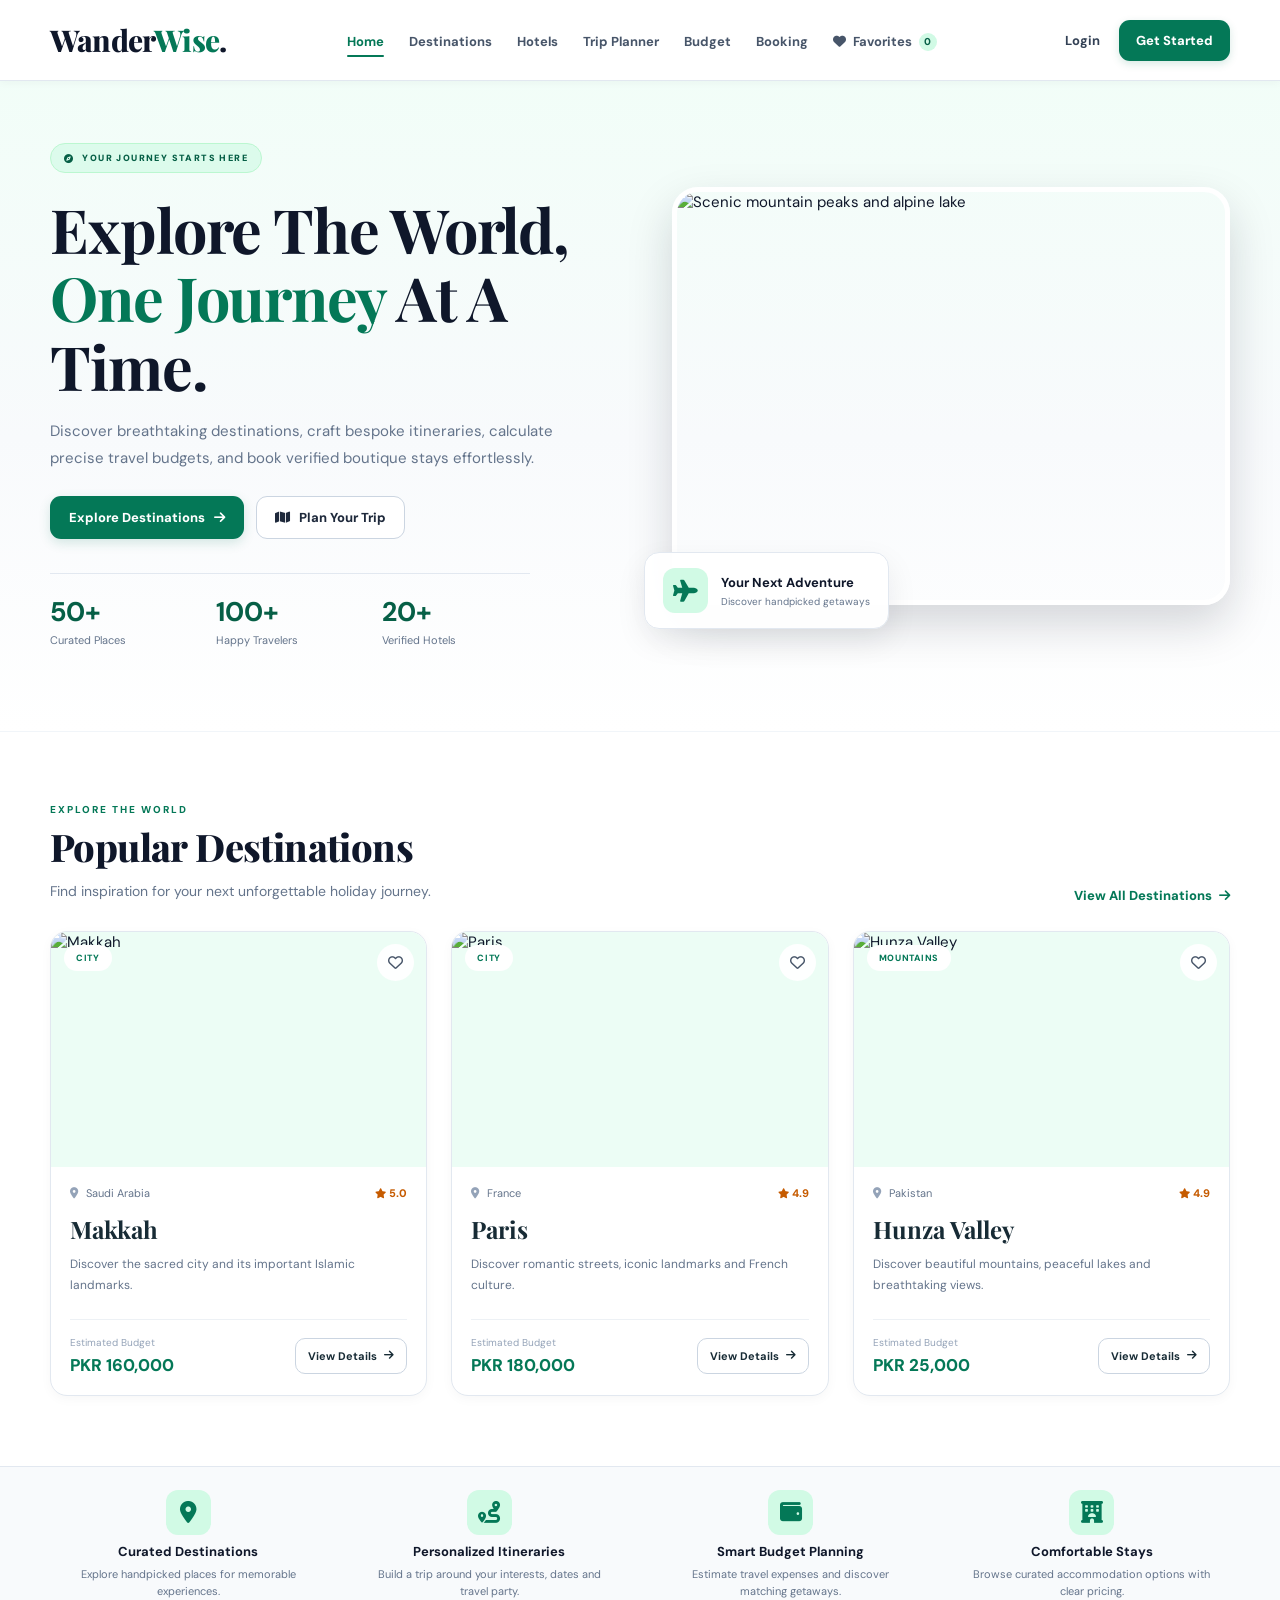
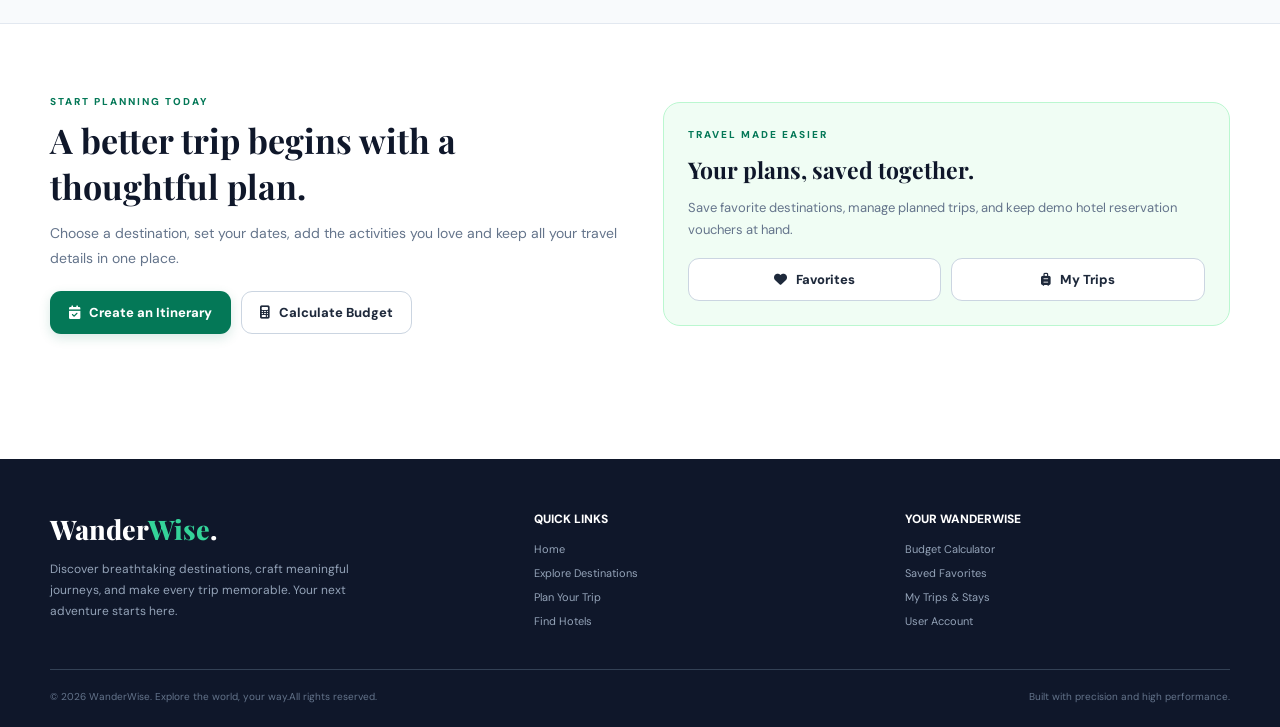
==== index.html @ 4ff3905d "Initial WanderWise project setup" ====
<!DOCTYPE html>
<html lang="en">
<head>
    <meta charset="UTF-8">
    <meta name="viewport" content="width=device-width, initial-scale=1.0">
    <meta name="theme-color" content="#047857">
    <meta name="description" content="WanderWise - Discover destinations, plan trips, calculate travel budgets and book stays.">

    <title>WanderWise - Explore the World</title>

    <!-- Google Fonts -->
    <link rel="preconnect" href="https://fonts.googleapis.com">
    <link rel="preconnect" href="https://fonts.gstatic.com" crossorigin>
    <link href="https://fonts.googleapis.com/css2?family=DM+Sans:wght@400;500;600;700;800&family=Playfair+Display:wght@600;700;800&display=swap" rel="stylesheet">

    <!-- Font Awesome -->
    <link rel="stylesheet" href="https://cdnjs.cloudflare.com/ajax/libs/font-awesome/6.4.2/css/all.min.css">

    <!-- CSS -->
    <link rel="stylesheet" href="css/styles.css">
    <link rel="stylesheet" href="css/destinations.css">
</head>
<body>

<div class="main-box">

    <!-- HEADER -->
    <header id="header">
        <div class="container navbar">
            <a href="index.html" class="logo">Wander<span>Wise</span>.</a>

            <nav class="nav-links"> 
                <a href="index.html" class="nav-item active">Home</a>
                <a href="destinations.html" class="nav-item">Destinations</a>
                <a href="hotels.html" class="nav-item">Hotels</a>
                <a href="trip-planner.html" class="nav-item">Trip Planner</a>
                <a href="budget-calculator.html" class="nav-item">Budget</a>
                <a href="booking.html" class="nav-item">Booking</a>
                <a href="favorites.html" class="nav-item favorites">
                    <i class="fa-solid fa-heart"></i>Favorites
                    <span class="count">0</span>
                </a>
            </nav>

            <div class="nav-buttons">
                <a href="login.html" class="login-btn">Login</a>
                <a href="signup.html" class="start-btn">Get Started</a>
            </div>

            <div class="mobile-buttons">
                <a href="favorites.html" class="icon-btn" aria-label="Favorites"><i class="fa-solid fa-heart"></i><span class="count">0</span></a>
                <button class="icon-btn" id="menu-btn" aria-label="Toggle navigation" aria-expanded="false"><i class="fa-solid fa-bars"></i></button>
            </div>
        </div>

        <div class="mobile-menu" id="mobile-menu">
            <a href="index.html" class="active"><i class="fa-solid fa-house"></i> Home</a>
            <a href="destinations.html"><i class="fa-solid fa-location-dot"></i> Destinations</a>
            <a href="trip-planner.html"><i class="fa-solid fa-route"></i> Trip Planner</a>
            <a href="budget-calculator.html"><i class="fa-solid fa-wallet"></i> Budget</a>
            <a href="hotels.html"><i class="fa-solid fa-hotel"></i> Hotels</a>
            <a href="booking.html"><i class="fa-solid fa-calendar-check"></i> Booking</a>
            <a href="favorites.html"><i class="fa-solid fa-heart"></i> Saved Favorites (0)</a>
            <a href="login.html"><i class="fa-solid fa-right-to-bracket"></i> Login</a>
            <a href="signup.html"><i class="fa-solid fa-user-plus"></i> Create Account</a>
        </div>
    </header>

    <!-- MAIN CONTENT -->
    <main id="app">

        <!-- HERO SECTION -->
        <section class="hero">

            <div class="container hero-content">
                <div class="hero-left">
                    <span class="hero-tag"><i class="fa-solid fa-compass"></i>Your Journey Starts Here</span>
                    <h1>Explore The World, <br> <span>One Journey</span> At A Time.</h1>
                    <p class="hero-text">
                        Discover breathtaking destinations, craft bespoke itineraries,
                        calculate precise travel budgets, and book verified boutique
                        stays effortlessly.
                    </p>
                    <div class="hero-buttons">
                        <a href="destinations.html" class="btn main-btn">Explore Destinations<i class="fa-solid fa-arrow-right"></i></a>
                        <a href="trip-planner.html" class="btn border-btn"><i class="fa-solid fa-map"></i>Plan Your Trip</a>
                    </div>

                    <div class="stats">
                        <div class="stat">
                            <strong>50+</strong>
                            <span>Curated Places</span>
                        </div>
                        <div class="stat">
                            <strong>100+</strong>
                            <span>Happy Travelers</span>
                        </div>
                        <div class="stat">
                            <strong>20+</strong>
                            <span>Verified Hotels</span>
                        </div>
                    </div>
                </div>

                <div class="hero-right">
                    <div class="hero-image">
                        <img src="https://images.unsplash.com/photo-1464822759023-fed622ff2c3b?auto=format&fit=crop&w=1200&q=85" alt="Scenic mountain peaks and alpine lake">
                    </div>
                    <div class="info-card">
                        <div class="icon-box"><i class="fa-solid fa-plane"></i></div>
                        <div>
                            <strong>Your Next Adventure</strong>
                            <span>Discover handpicked getaways</span>
                        </div>
                    </div>
                </div>
            </div>

        </section>
        
        <!-- POPULAR DESTINATIONS -->
        <section class="section">
            <div class="container">
                <div class="heading">
                    <div class="section-title">
                        <span class="small-title">Explore The World</span>
                        <h2>Popular Destinations</h2>
                        <p>Find inspiration for your next unforgettable holiday journey.</p>
                    </div>
                    <a href="destinations.html" class="simple-link">
                        View All Destinations
                        <i class="fa-solid fa-arrow-right"></i>
                    </a>
                </div>

                <!-- HOME DESTINATION CARDS -->
                <div class="destination-grid home-destination-grid" id="homeDestinations"></div>

                <!-- HOME CARD TEMPLATE -->
                <template id="homeDestinationTemplate">
                    <article class="destination-card">
                        <div class="destination-image-wrap">
                            <img src="" alt="" class="destination-image" loading="lazy" decoding="async">
                            <span class="destination-category"></span>

                            <button type="button" class="favorite-btn" aria-label="Add to favorites" aria-pressed="false">
                                <i class="fa-regular fa-heart" aria-hidden="true"></i>
                            </button>
                        </div>

                        <div class="destination-card-content">
                            <div class="destination-meta">
                                <span class="destination-country">
                                    <i class="fa-solid fa-location-dot" aria-hidden="true"></i>
                                    <span class="country-name"></span>
                                </span>
                                <span class="destination-rating">
                                    <i class="fa-solid fa-star" aria-hidden="true"></i>
                                    <span class="rating-value"></span>
                                </span>
                            </div>

                            <h2 class="destination-name"></h2>
                            <p class="destination-description"></p>

                            <div class="destination-card-bottom">
                                <div class="destination-budget">
                                    <span>Estimated Budget</span>
                                    <strong class="destination-price"></strong>
                                </div>

                                <a href="#" class="destination-link">
                                    View Details
                                    <i class="fa-solid fa-arrow-right" aria-hidden="true"></i>
                                </a>
                            </div>
                        </div>
                    </article>
                </template>
            </div>
        </section>

        <!-- FEATURES -->
        <section class="features">

            <div class="container grid grid-4">
                <div class="feature">
                    <div class="icon-box"><i class="fa-solid fa-location-dot"></i></div>

                    <strong>Curated Destinations</strong>
                    <p>Explore handpicked places for memorable experiences.</p>
                </div>

                <div class="feature">
                    <div class="icon-box"><i class="fa-solid fa-route"></i></div>

                    <strong>Personalized Itineraries</strong>
                    <p>Build a trip around your interests, dates and travel party.</p>
                </div>

                <div class="feature">
                    <div class="icon-box"><i class="fa-solid fa-wallet"></i></div>

                    <strong>Smart Budget Planning</strong>
                    <p>Estimate travel expenses and discover matching getaways.</p>
                </div>

                <div class="feature">
                    <div class="icon-box"> <i class="fa-solid fa-hotel"></i></div>

                    <strong>Comfortable Stays</strong>
                    <p>Browse curated accommodation options with clear pricing.</p>
                </div>
            </div>

        </section>

        <!-- TRIP PLANNING SECTION -->
        <section class="section">

            <div class="container plan-content">
                <div class="plan-left">
                    <span class="small-title">Start Planning Today</span>
                    <h2 class="serif">A better trip begins with a thoughtful plan.</h2>
                    <p class="gray">
                        Choose a destination, set your dates, add the activities
                        you love and keep all your travel details in one place.
                    </p>
                    <div class="plan-buttons">

                        <a href="trip-planner.html" class="btn main-btn"><i class="fa-solid fa-calendar-check"></i>Create an Itinerary</a>
                        <a href="budget-calculator.html" class="btn border-btn"><i class="fa-solid fa-calculator"></i>Calculate Budget</a>
                    </div>
                </div>

                <div class="plan-box">
                    <span class="small-title">Travel made easier</span>
                    <h3 class="serif">Your plans, saved together.</h3>
                    <p class="gray">
                        Save favorite destinations, manage planned trips,
                        and keep demo hotel reservation vouchers at hand.
                    </p>

                    <div class="grid grid-2 plan-links">
                        <a href="favorites.html" class="btn border-btn"><i class="fa-solid fa-heart"></i>Favorites</a>
                        <a href="my-trips.html" class="btn border-btn"><i class="fa-solid fa-suitcase-rolling"></i>My Trips</a>
                    </div>
                </div>
            </div>

        </section>

    </main>

    <!-- FOOTER -->
    <footer id="footer">
        <div class="footer">
            <div class="container">
                <div class="footer-content">
                    <div class="footer-about">

                        <div class="footer-logo">Wander<span>Wise</span>.</div>
                        <p>
                            Discover breathtaking destinations, craft meaningful
                            journeys, and make every trip memorable.
                            Your next adventure starts here.
                        </p>
                    </div>

                    <div>
                        <div class="footer-title">QUICK LINKS</div>

                        <div class="footer-list">
                            <a href="index.html">Home</a>
                            <a href="destinations.html">Explore Destinations</a>
                            <a href="trip-planner.html">Plan Your Trip</a>
                            <a href="hotels.html">Find Hotels</a>
                        </div>
                    </div>

                    <div>
                        <div class="footer-title">YOUR WANDERWISE</div>

                        <div class="footer-list">
                            <a href="budget-calculator.html">Budget Calculator</a>
                            <a href="favorites.html">Saved Favorites</a>
                            <a href="my-trips.html">My Trips & Stays</a>
                            <a href="login.html">User Account</a>
                        </div>
                    </div>
                </div>

                <div class="footer-end">
                    <span>© 2026 WanderWise. Explore the world, your way.All rights reserved.</span>
                    <span>Built with precision and high performance.</span>
                </div>
            </div>
        </div>
    </footer>
</div>

<!-- JavaScript -->
<script type="module" src="js/app.js"></script>
<script type="module" src="js/home.js"></script>

</body>
</html>
---- css/styles.css ----
/* =====================================
   WANDERWISE - GLOBAL CSS
===================================== */

:root {
    --green: #047857;
    --dark-green: #065f46;
    --light-green: #ecfdf5;
    --soft-green: #d1fae5;

    --ink: #0f172a;
    --slate: #475569;
    --gray: #64748b;

    --line: #e2e8f0;
    --white: #ffffff;
    --bg: #f8fafc;

    --amber: #b45309;
    --rose: #e11d48;

    --shadow: 0 12px 30px rgba(15, 23, 42, 0.08);
    --card-shadow: 0 3px 12px rgba(15, 23, 42, 0.025);

    --small-radius: 9px;
    --radius: 11px;
    --large-radius: 17px;
    --round-radius: 26px;

    --font: 'DM Sans', Arial, sans-serif;
    --heading-font: 'Playfair Display', Georgia, serif;

    --width: 1180px;
    --speed: 0.2s ease;
}

/* =====================================
   RESET
===================================== */

*,
*::before,
*::after {
    box-sizing: border-box;
}

html {
    scroll-behavior: smooth;
}

body {
    margin: 0;
    background: var(--white);
    color: var(--ink);
    font: 400 15px var(--font);
}

button,
input,
select,
textarea {
    font: inherit;
}

button {
    cursor: pointer;
}

button:focus-visible,
a:focus-visible,
input:focus-visible,
select:focus-visible,
textarea:focus-visible {
    outline: 3px solid rgba(16, 185, 129, 0.25);
    outline-offset: 2px;
}

a {
    color: inherit;
    text-decoration: none;
}

img {
    display: block;
    max-width: 100%;
}

h1, h2, h3, h4, p {
    margin-top: 0;
}

.serif, h1, h2, h3, h4 {
    font-family: var(--heading-font);
}

/* =====================================
   MAIN LAYOUT
===================================== */

.main-box {
    min-height: 100vh;
    display: flex;
    flex-direction: column;
}

#app {
    flex: 1;
}

.container {
    width: min(var(--width), calc(100% - 40px));
    margin-inline: auto;
}


/* =====================================
   NAVBAR
===================================== */

#header {
    position: sticky;
    top: 0;
    z-index: 50;
    background: rgba(255, 255, 255, 0.95);
    backdrop-filter: blur(14px);
    border-bottom: 1px solid var(--line);
    box-shadow: 0 2px 8px rgba(15, 23, 42, 0.035);
}

.navbar {
    min-height: 80px;
    display: flex;
    align-items: center;
    justify-content: space-between;
    gap: 28px;
}

.logo {
    color: var(--ink);
    font: 800 30px var(--heading-font);
    letter-spacing: -0.8px;
    white-space: nowrap;
}

.logo span {
    color: var(--green);
}

.nav-links {
    display: flex;
    align-items: center;
    gap: 25px;
}

.nav-item {
    position: relative;
    padding: 29px 0 26px;
    color: var(--slate);
    font-size: 13px;
    font-weight: 700;
    white-space: nowrap;
    transition: color var(--speed);
}

.nav-item:hover,
.nav-item.active {
    color: var(--green);
}

.nav-item.active::after {
    content: '';
    position: absolute;
    left: 0;
    right: 0;
    bottom: 19px;
    height: 2px;
    border-radius: 2px;
    background: var(--green);
}

.nav-item.favorites {
    display: flex;
    align-items: center;
    gap: 7px;
}

.count {
    min-width: 18px;
    height: 18px;
    display: inline-grid;
    place-items: center;
    padding: 0 5px;
    border-radius: 20px;
    background: var(--soft-green);
    color: var(--dark-green);
    font-size: 10px;
    font-weight: 800;
}

.nav-buttons,
.mobile-buttons {
    display: flex;
    align-items: center;
    gap: 11px;
    white-space: nowrap;
}

.login-btn {
    padding: 10px 8px;
    color: #334155;
    font-size: 13px;
    font-weight: 700;
}

.start-btn {
    border-radius: var(--radius);
    padding: 12px 17px;
    background: var(--green);
    color: white;
    font-size: 13px;
    font-weight: 800;
    box-shadow: 0 3px 9px rgba(4, 120, 87, 0.16);
    transition: var(--speed);
}

.start-btn:hover,
.main-btn:hover {
    background: var(--dark-green);
    transform: translateY(-1px);
}

.mobile-buttons {
    display: none;
    gap: 9px;
}

.icon-btn {
    position: relative;
    width: 40px;
    height: 40px;
    border: 0;
    border-radius: 10px;
    background: #f1f5f9;
    color: #334155;
    font-size: 18px;
}

/* =====================================
   MOBILE MENU
===================================== */

.mobile-menu {
    display: none;
    padding: 10px 20px 18px;
    border-top: 1px solid var(--line);
    background: white;
}

.mobile-menu.open {
    display: grid;
}

.mobile-menu a {
    width: 100%;
    border-radius: var(--small-radius);
    padding: 12px 13px;
    color: #334155;
    font-size: 14px;
    font-weight: 600;
}

.mobile-menu a:hover,
.mobile-menu a.active {
    background: var(--light-green);
    color: var(--dark-green);
}


/* =====================================
   BUTTONS
===================================== */

.btn {
    display: inline-flex;
    align-items: center;
    justify-content: center;
    gap: 9px;
    border: 1px solid transparent;
    border-radius: var(--radius);
    padding: 12px 18px;
    font-size: 13px;
    font-weight: 800;
    transition: var(--speed);
}

.main-btn {
    background: var(--green);
    color: white;
    box-shadow: 0 4px 12px rgba(4, 120, 87, 0.16);
}

.border-btn {
    border-color: #cbd5e1;
    background: white;
    color: #1e293b;
}

.border-btn:hover {
    border-color: var(--green);
    background: #f0fdf4;
    color: var(--green);
}


/* =====================================
   GENERAL STYLING
===================================== */

.small-title {
    display: block;
    color: var(--green);
    font-size: 10px;
    font-weight: 800;
    letter-spacing: 2px;
    line-height: 1.5;
    text-transform: uppercase;
}

.gray {
    color: var(--gray);
}

.section {
    padding: 70px 0;
}

.heading {
    display: flex;
    align-items: end;
    justify-content: space-between;
    gap: 20px;
    margin-bottom: 27px;
}

.section-title h2 {
    margin: 4px 0 8px;
    font-size: clamp(28px, 4vw, 38px);
    font-weight: 800;
    letter-spacing: -0.6px;
}

.section-title p {
    margin: 0;
    color: var(--gray);
    font-size: 14px;
    line-height: 1.7;
}

.simple-link {
    display: inline-flex;
    align-items: center;
    gap: 7px;
    color: var(--green);
    font-size: 13px;
    font-weight: 800;
}

.simple-link:hover {
    color: var(--dark-green);
}


/* =====================================
   GRID
===================================== */

.grid {
    display: grid;
    gap: 25px;
}

.grid-2 {
    grid-template-columns: repeat(2, minmax(0, 1fr));
}

.grid-4 {
    grid-template-columns: repeat(4, minmax(0, 1fr));
}


/* =====================================
   HERO SECTION
===================================== */

.hero {
    overflow: hidden;
    padding: 62px 0 82px;
    border-bottom: 1px solid #f1f5f9;
    background: linear-gradient(
        180deg,
        rgba(236, 253, 245, 0.7),
        #f8fafc 55%,
        white
    );
}

.hero-content {
    display: grid;
    grid-template-columns: 1fr 1fr;
    align-items: center;
    gap: 64px;
}

.hero-tag {
    display: inline-flex;
    align-items: center;
    gap: 8px;
    padding: 8px 13px;
    border: 1px solid #bbf7d0;
    border-radius: 30px;
    background: rgba(209, 250, 229, 0.65);
    color: var(--dark-green);
    font-size: 9px;
    font-weight: 900;
    letter-spacing: 1.4px;
    text-transform: uppercase;
}

.hero h1 {
    margin: 22px 0 18px;
    font-size: clamp(42px, 5vw, 61px);
    line-height: 1.12;
    letter-spacing: -1.1px;
}

.hero h1 span {
    color: var(--green);
}

.hero-text {
    max-width: 540px;
    margin-bottom: 24px;
    color: var(--gray);
    font-size: 15px;
    line-height: 1.8;
}

.hero-buttons {
    display: flex;
    flex-wrap: wrap;
    gap: 12px;
}

.stats {
    display: grid;
    grid-template-columns: repeat(3, 1fr);
    max-width: 480px;
    gap: 18px;
    margin-top: 34px;
    padding-top: 20px;
    border-top: 1px solid var(--line);
}

.stat strong {
    display: block;
    color: var(--dark-green);
    font-size: 27px;
}

.stat span {
    color: var(--gray);
    font-size: 11px;
}


/* =====================================
   HERO IMAGE
===================================== */

.hero-right {
    position: relative;
}

.hero-image {
    overflow: hidden;
    aspect-ratio: 4 / 3;
    border: 5px solid white;
    border-radius: var(--round-radius);
    box-shadow: 0 20px 45px rgba(15, 23, 42, 0.17);
}

.hero-image img {
    width: 100%;
    height: 100%;
    object-fit: cover;
}

.info-card {
    position: absolute;
    bottom: -24px;
    left: -28px;
    display: flex;
    align-items: center;
    gap: 13px;
    padding: 15px 18px;
    border: 1px solid var(--line);
    border-radius: 15px;
    background: rgba(255, 255, 255, 0.96);
    box-shadow: var(--shadow);
}

.icon-box {
    width: 45px;
    height: 45px;
    display: grid;
    place-items: center;
    flex-shrink: 0;
    border-radius: 12px;
    background: var(--soft-green);
    color: var(--green);
    font-size: 22px;
}

.info-card strong {
    display: block;
    font-size: 13px;
}

.info-card span {
    display: block;
    margin-top: 4px;
    color: var(--gray);
    font-size: 10px;
}


/* =====================================
   FEATURES
===================================== */

.features {
    border-top: 1px solid var(--line);
    border-bottom: 1px solid var(--line);
    background: var(--bg);
}

.feature {
    padding: 23px 17px;
    text-align: center;
}

.feature .icon-box {
    margin: 0 auto 8px;
}

.feature strong {
    display: block;
    margin: 6px 0;
    font-size: 13px;
}

.feature p {
    margin: 0;
    color: var(--gray);
    font-size: 11px;
    line-height: 1.55;
}

/* =====================================
   PLAN SECTION
===================================== */

.plan-content {
    display: grid;
    grid-template-columns: repeat(2, minmax(0, 1fr));
    align-items: center;
    gap: 45px;
}

.plan-left h2 {
    font-size: 34px;
    margin: 8px 0 12px;
}

.plan-left p {
    font-size: 14px;
    line-height: 1.8;
}

.plan-buttons {
    display: flex;
    flex-wrap: wrap;
    gap: 10px;
    margin-top: 20px;
}

.plan-box {
    padding: 24px;
    border: 1px solid #bbf7d0;
    border-radius: var(--large-radius);
    background: #f0fdf4;
}

.plan-box h3 {
    font-size: 23px;
    margin: 12px 0;
}

.plan-box p {
    font-size: 13px;
    line-height: 1.7;
}

.plan-links {
    gap: 10px;
    margin-top: 17px;
}

/* =====================================
   FOOTER
===================================== */

.footer {
    margin-top: 55px;
    padding: 52px 0 24px;
    background: #0f172a;
    color: #cbd5e1;
}

.footer-content {
    display: grid;
    grid-template-columns: 1.35fr 1fr 1fr;
    gap: 45px;
}

.footer-logo {
    margin-bottom: 12px;
    color: white;
    font: 800 27px var(--heading-font);
}

.footer-logo span {
    color: #34d399;
}

.footer-about p {
    max-width: 350px;
    color: #94a3b8;
    font-size: 12px;
    line-height: 1.75;
}

.footer-title {
    margin-bottom: 15px;
    color: white;
    font-size: 12px;
    font-weight: 800;
}

.footer-list {
    display: grid;
    gap: 10px;
}

.footer-list a {
    width: fit-content;
    color: #94a3b8;
    font-size: 11px;
}

.footer-list a:hover {
    color: #6ee7b7;
}

.footer-end {
    display: flex;
    justify-content: space-between;
    gap: 12px;
    margin-top: 35px;
    padding-top: 20px;
    border-top: 1px solid #334155;
    color: #64748b;
    font-size: 10px;
}

/* =====================================
   TABLET RESPONSIVE
===================================== */

@media (max-width: 1080px) {
  .nav-links {
      gap: 15px;
  }
  .navbar {
      gap: 15px;
  }
  .nav-item {
      font-size: 11px;
  }
  .nav-buttons {
      gap: 6px;
  }
  .start-btn {
      padding: 10px 12px;
  }
}

/* =====================================
   SMALL LAPTOP / TABLET
===================================== */

@media (max-width: 900px) {
  .nav-links,
  .nav-buttons {
      display: none;
  }
  .mobile-buttons {
      display: flex;
  }
  .hero-content {
      gap: 35px;
  }
  .grid-4 {
      grid-template-columns: repeat(2, minmax(0, 1fr));
  }
}

/* =====================================
   MOBILE RESPONSIVE
===================================== */

@media (max-width: 640px) {
  .container {
      width: min(100% - 30px, var(--width));
  }
  .navbar {
      min-height: 68px;
  }
  .logo {
      font-size: 26px;
  }
  .hero {
      padding: 44px 0 65px;
  }
  .hero-content {
      grid-template-columns: 1fr;
      gap: 42px;
  }
  .hero h1 {
      font-size: 42px;
  }
  .hero-text {
      font-size: 13px;
  }
  .hero-image {
      aspect-ratio: 4 / 3;
  }
  .info-card {
      bottom: -25px;
      left: 9px;
      padding: 11px 13px;
  }
  .icon-box {
      width: 39px;
      height: 39px;
  }
  .stats {
      gap: 8px;
  }
  .stat strong {
      font-size: 22px;
  }
  .stat span {
      font-size: 9px;
  }
  .section {
      padding: 48px 0;
  }
  .heading {
      align-items: flex-start;
      flex-direction: column;
  }
  .grid-4 {
      grid-template-columns: repeat(2, minmax(0, 1fr));
  }
  .plan-content {
      grid-template-columns: 1fr;
      gap: 30px;
  }
  .plan-left h2 {
      font-size: 30px;
  }
  .footer-content {
      grid-template-columns: repeat(2, 1fr);
      gap: 28px;
  }
  .footer-content > div:first-child {
      grid-column: 1 / -1;
  }
  .footer-end {
      flex-direction: column;
      text-align: center;
  }
}

/* =====================================
   EXTRA SMALL MOBILE
===================================== */

@media (max-width: 380px) {
  .grid-2,
  .grid-4 {
      grid-template-columns: 1fr;
  }
  .hero h1 {
      font-size: 36px;
  }
  .stats {
      grid-template-columns: repeat(3, minmax(0, 1fr));
  }
  .btn {
      padding: 11px 13px;
  }
}
---- css/destinations.css ----
/* =====================================
   DESTINATIONS PAGE
===================================== */

/* HERO */

.destination-banner {
    min-height: 380px;
    padding: 75px 20px;
    display: flex;
    flex-direction: column;
    justify-content: center;
    align-items: center;
    text-align: center;
    color: #fff;
    background:
        linear-gradient(rgba(6, 95, 70, .52), rgba(4, 120, 87, .68)),
        url("https://images.unsplash.com/photo-1470770841072-f978cf4d019e?w=1600") center/cover no-repeat;
}

.destination-banner .eyebrow {
    margin-bottom: 15px;
    color: #d1fae5;
    font-size: 12px;
    font-weight: 800;
    letter-spacing: 3px;
}

.destination-banner h1 {
    margin: 0 0 15px;
    font-family: "Playfair Display", serif;
    font-size: clamp(32px, 5vw, 52px);
    font-weight: 800;
}

.destination-banner p {
    max-width: 600px;
    margin: 0;
    color: #ecfdf5;
    font-size: 16px;
    line-height: 1.7;
}

/* MAIN SECTION */

.destinations-section {
    width: 100%;
    max-width: 1190px;
    margin: 0 auto;
    padding: 45px 20px 75px;
}

/* TOOLBAR */

.destination-toolbar {
    display: grid;
    grid-template-columns: minmax(220px, 1.5fr) minmax(300px, 1.4fr) minmax(150px, .65fr);
    align-items: center;
    gap: 15px;
    padding: 16px;
    margin-bottom: 28px;
    background: #fff;
    border: 1px solid #e2e8f0;
    border-radius: 16px;
    box-shadow: 0 3px 12px rgba(15, 23, 42, .03);
}

.destination-search {
    position: relative;
    display: flex;
    align-items: center;
}

.destination-search > i {
    position: absolute;
    left: 15px;
    color: #94a3b8;
    font-size: 14px;
}

.destination-search input {
    width: 100%;
    height: 45px;
    padding: 0 15px 0 42px;
    border: 1px solid #dbe3ed;
    border-radius: 10px;
    outline: none;
    background: #f8fafc;
    color: #172b35;
    font-family: "DM Sans", sans-serif;
    font-size: 13px;
}

.destination-search input:focus {
    border-color: #047857;
    box-shadow: 0 0 0 3px rgba(4, 120, 87, .09);
}

.category-filters {
    display: flex;
    align-items: center;
    justify-content: center;
    flex-wrap: wrap;
    gap: 8px;
}

.category-filter {
    min-height: 36px;
    padding: 0 14px;
    border: 0;
    border-radius: 9px;
    background: #f1f5f9;
    color: #64748b;
    font-family: "DM Sans", sans-serif;
    font-size: 12px;
    font-weight: 700;
    cursor: pointer;
    transition: .2s ease;
}

.category-filter:hover {
    background: #d1fae5;
    color: #047857;
}

.category-filter.active {
    background: #047857;
    color: #fff;
}

.destination-sort select {
    width: 100%;
    height: 45px;
    padding: 0 12px;
    border: 1px solid #dbe3ed;
    border-radius: 10px;
    outline: none;
    background: #fff;
    color: #334155;
    font-family: "DM Sans", sans-serif;
    font-size: 13px;
    cursor: pointer;
}

.destination-sort select:focus {
    border-color: #047857;
}

.destination-results {
    grid-column: 1 / -1;
    padding-top: 12px;
    border-top: 1px solid #edf1f5;
    color: #64748b;
    font-size: 12px;
}

/* DESTINATION GRID */

.destination-grid {
    display: grid;
    grid-template-columns: repeat(3, minmax(0, 1fr));
    gap: 24px;
}

/* DESTINATION CARD */

.destination-card {
    min-width: 0;
    overflow: hidden;
    display: flex;
    flex-direction: column;
    background: #fff;
    border: 1px solid #e2e8f0;
    border-radius: 17px;
    box-shadow: 0 3px 12px rgba(15, 23, 42, .035);
    transition: transform .25s ease, box-shadow .25s ease;
}

.destination-card:hover {
    transform: translateY(-5px);
    box-shadow: 0 12px 28px rgba(15, 23, 42, .09);
}

/* CARD IMAGE */

.destination-image-wrap {
    position: relative;
    height: 235px;
    overflow: hidden;
    background: #ecfdf5;
}

.destination-image {
    width: 100%;
    height: 100%;
    display: block;
    object-fit: cover;
    transition: transform .4s ease;
}

.destination-card:hover .destination-image {
    transform: scale(1.04);
}

.destination-category {
    position: absolute;
    top: 13px;
    left: 13px;
    padding: 7px 12px;
    border-radius: 30px;
    background: #fff;
    color: #047857;
    font-size: 9px;
    font-weight: 800;
    letter-spacing: .7px;
    text-transform: uppercase;
}

/* FAVORITE BUTTON */

.favorite-btn {
    position: absolute;
    top: 12px;
    right: 12px;
    width: 37px;
    height: 37px;
    display: grid;
    place-items: center;
    border: 0;
    border-radius: 50%;
    background: rgba(255, 255, 255, .96);
    color: #475569;
    font-size: 15px;
    cursor: pointer;
    transition: .2s ease;
}

.favorite-btn:hover {
    transform: scale(1.08);
    color: #ef4444;
}

.favorite-btn.active {
    color: #ef4444;
}

.favorite-btn.active i {
    font-weight: 900;
}

/* CARD CONTENT */

.destination-card-content {
    flex: 1;
    padding: 19px;
    display: flex;
    flex-direction: column;
}

.destination-meta {
    display: flex;
    justify-content: space-between;
    align-items: center;
    gap: 10px;
    margin-bottom: 13px;
    font-size: 11px;
}

.destination-country {
    color: #64748b;
}

.destination-country i {
    margin-right: 5px;
    color: #94a3b8;
}

.destination-rating {
    color: #c65b00;
    font-weight: 800;
}

.destination-rating i {
    font-size: 10px;
}

.destination-name {
    margin: 0 0 9px;
    color: #172b35;
    font-family: "Playfair Display", serif;
    font-size: 24px;
    font-weight: 700;
}

.destination-description {
    min-height: 45px;
    margin: 0 0 20px;
    color: #64748b;
    font-size: 12px;
    line-height: 1.8;
}

/* BUDGET AND LINK */

.destination-card-bottom {
    margin-top: auto;
    padding-top: 16px;
    display: flex;
    justify-content: space-between;
    align-items: center;
    gap: 10px;
    border-top: 1px solid #edf1f5;
}

.destination-budget {
    display: flex;
    flex-direction: column;
    gap: 5px;
}

.destination-budget span {
    color: #94a3b8;
    font-size: 10px;
}

.destination-price {
    color: #047857;
    font-size: 17px;
    font-weight: 800;
}

.destination-link {
    min-height: 36px;
    padding: 0 12px;
    display: inline-flex;
    justify-content: center;
    align-items: center;
    gap: 7px;
    border: 1px solid #cbd5e1;
    border-radius: 10px;
    color: #172b35;
    font-size: 11px;
    font-weight: 700;
    text-decoration: none;
    white-space: nowrap;
    transition: .2s ease;
}

.destination-link:hover {
    border-color: #047857;
    background: #047857;
    color: #fff;
}

/* NO RESULTS */

.no-results {
    padding: 55px 20px;
    text-align: center;
    background: #f8fafc;
    border: 1px dashed #cbd5e1;
    border-radius: 15px;
}

.no-results[hidden] {
    display: none;
}

.no-results > i {
    color: #047857;
    font-size: 35px;
}

.no-results h2 {
    margin: 15px 0 8px;
    color: #172b35;
    font-family: "Playfair Display", serif;
}

.no-results p {
    color: #64748b;
    font-size: 13px;
}

.no-results button {
    margin-top: 10px;
    padding: 11px 20px;
    border: 0;
    border-radius: 8px;
    background: #047857;
    color: #fff;
    font-weight: 700;
    cursor: pointer;
}

/* RESPONSIVE */

@media (max-width: 1000px) {
    .destination-toolbar {
        grid-template-columns: 1fr 1fr;
    }

    .destination-search {
        grid-column: 1 / -1;
    }

    .destination-sort {
        grid-column: 2;
    }

    .destination-results {
        grid-column: 1 / -1;
    }

    .destination-grid {
        grid-template-columns: repeat(2, minmax(0, 1fr));
    }
}

@media (max-width: 600px) {
    .destination-banner {
        min-height: 260px;
        padding: 55px 18px;
    }

    .destination-banner h1 {
        font-size: 32px;
    }

    .destination-banner p {
        font-size: 13px;
    }

    .destinations-section {
        padding: 30px 15px 50px;
    }

    .destination-toolbar {
        grid-template-columns: 1fr;
        gap: 13px;
        padding: 13px;
    }

    .destination-search,
    .destination-sort,
    .destination-results {
        grid-column: 1;
    }

    .category-filters {
        justify-content: flex-start;
    }

    .destination-grid {
        grid-template-columns: 1fr;
        gap: 19px;
    }

    .destination-image-wrap {
        height: 225px;
    }

    .destination-card-content {
        padding: 17px;
    }

    .destination-name {
        font-size: 22px;
    }

    .destination-description {
        min-height: auto;
    }
}
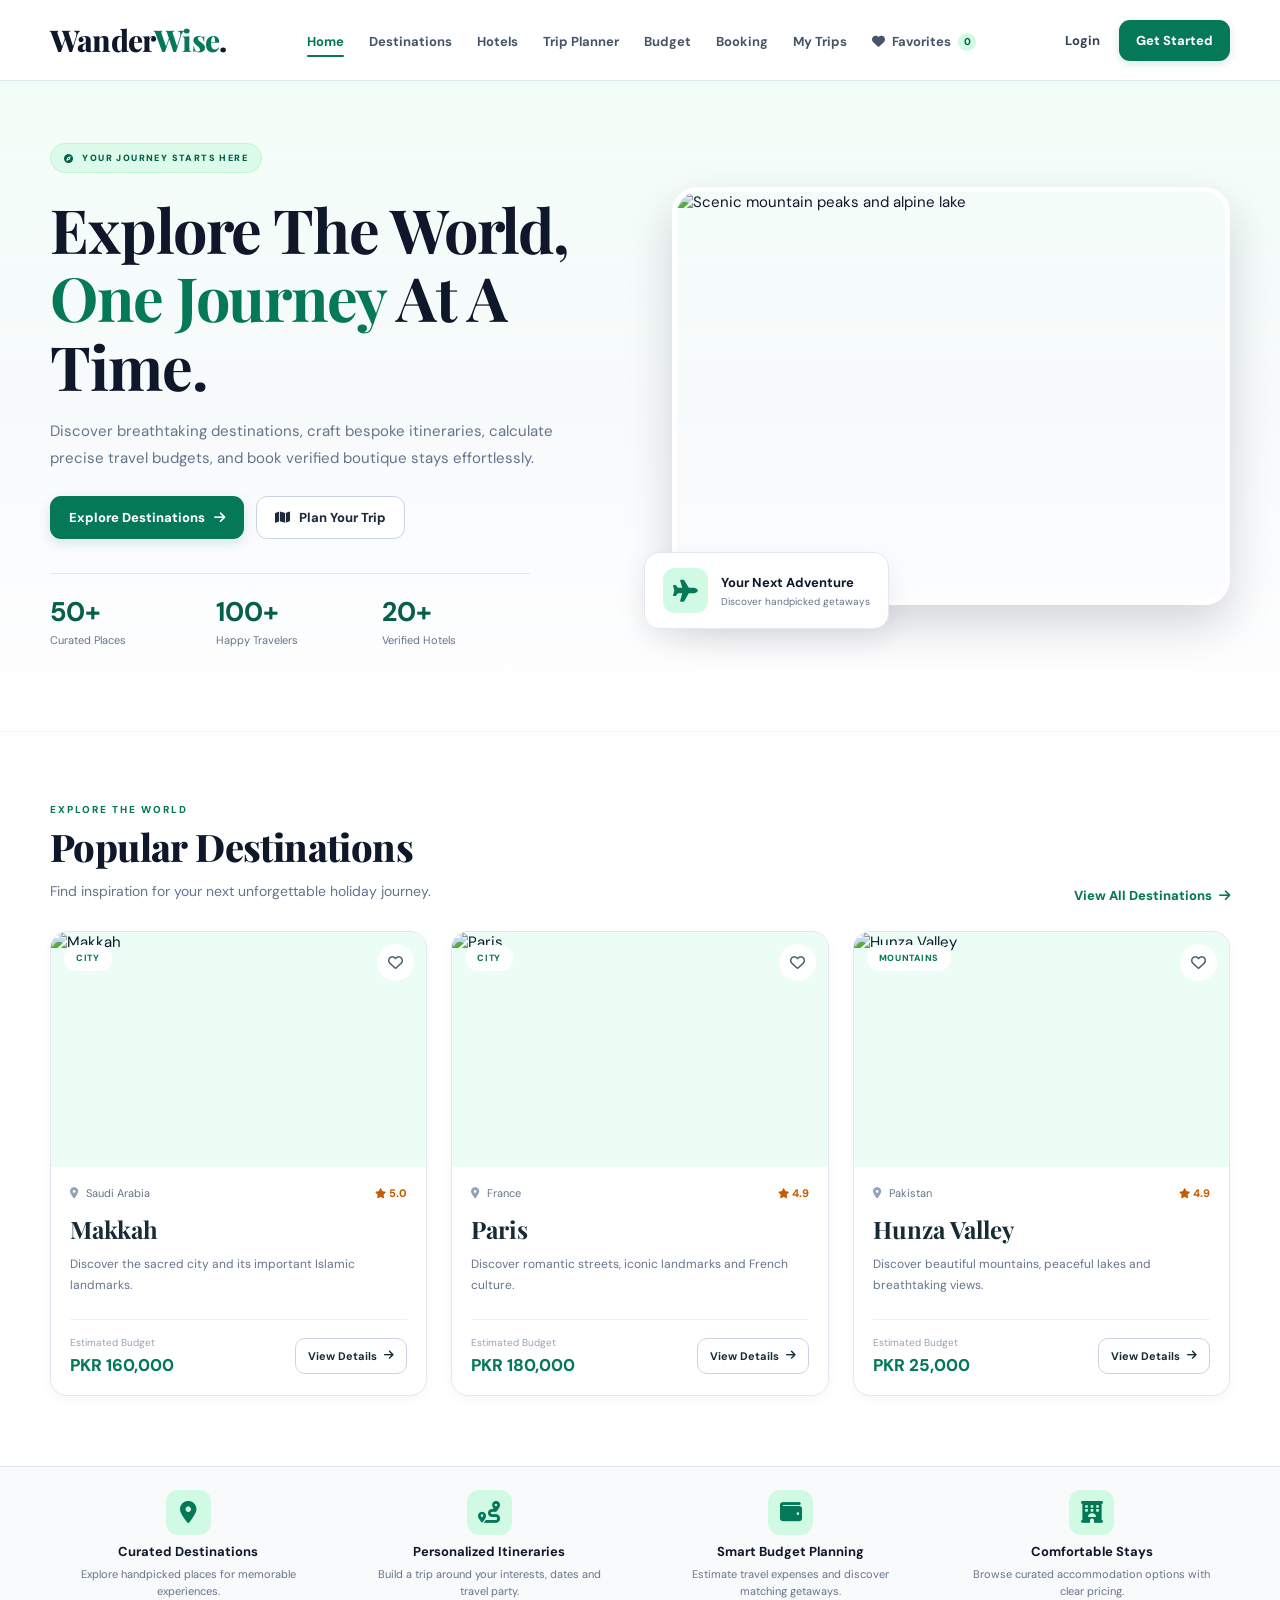
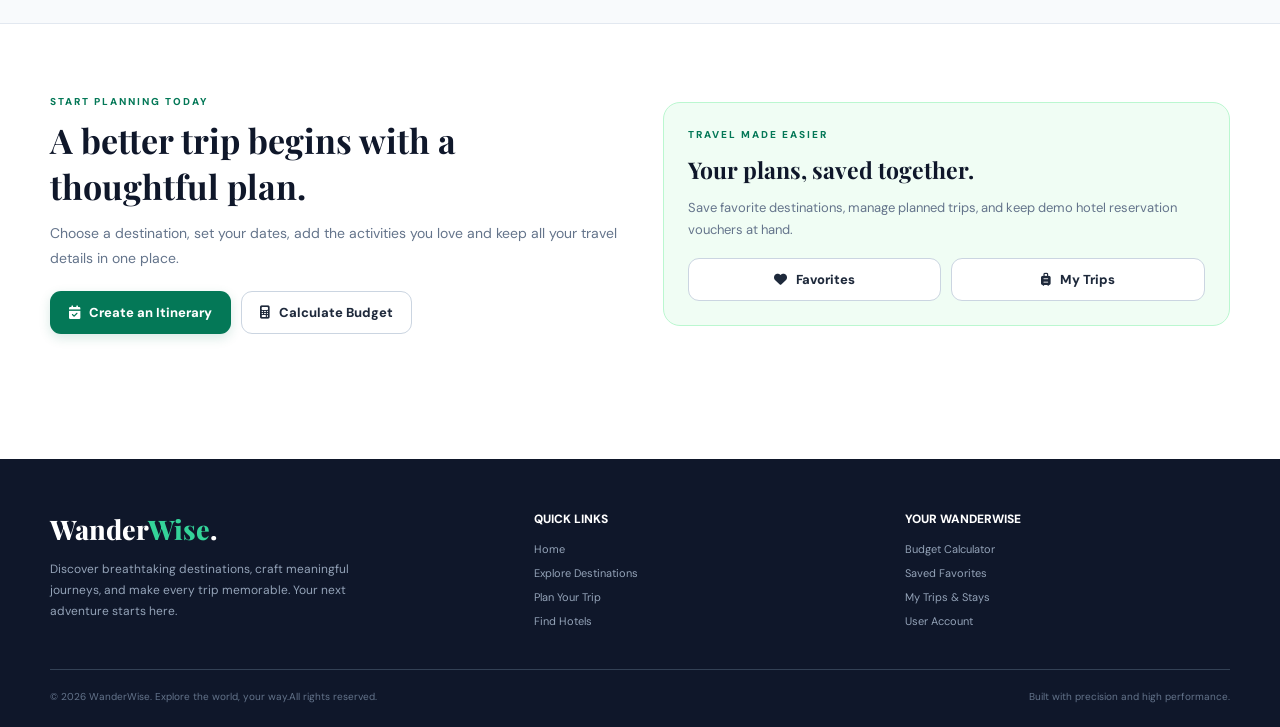
==== commit f0b5ddc6: "update navigation bar to include "My Trips" link and ensure it is active on the my-trips.html page" ====
--- a/index.html
+++ b/index.html
@@ -36,6 +36,7 @@
                 <a href="trip-planner.html" class="nav-item">Trip Planner</a>
                 <a href="budget-calculator.html" class="nav-item">Budget</a>
                 <a href="booking.html" class="nav-item">Booking</a>
+                <a href="my-trips.html" class="nav-item">My Trips</a>
                 <a href="favorites.html" class="nav-item favorites">
                     <i class="fa-solid fa-heart"></i>Favorites
                     <span class="count">0</span>
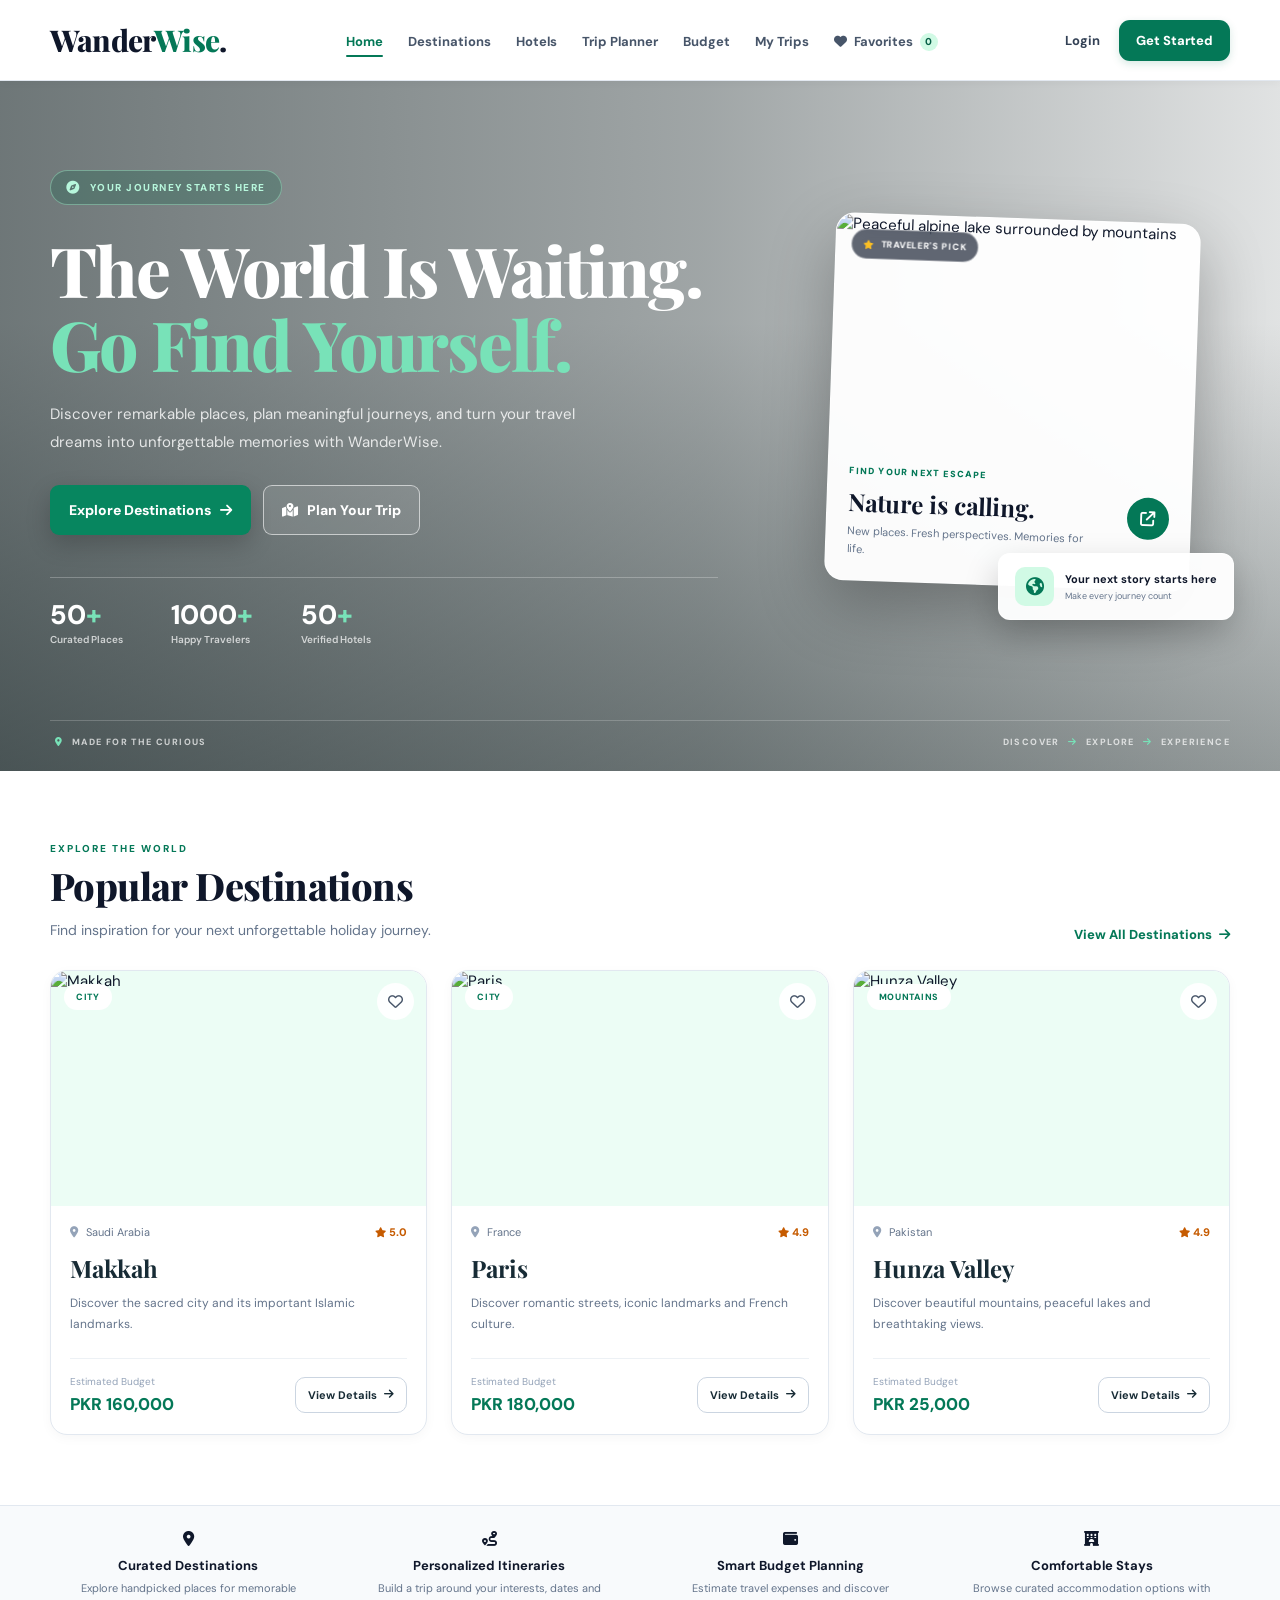
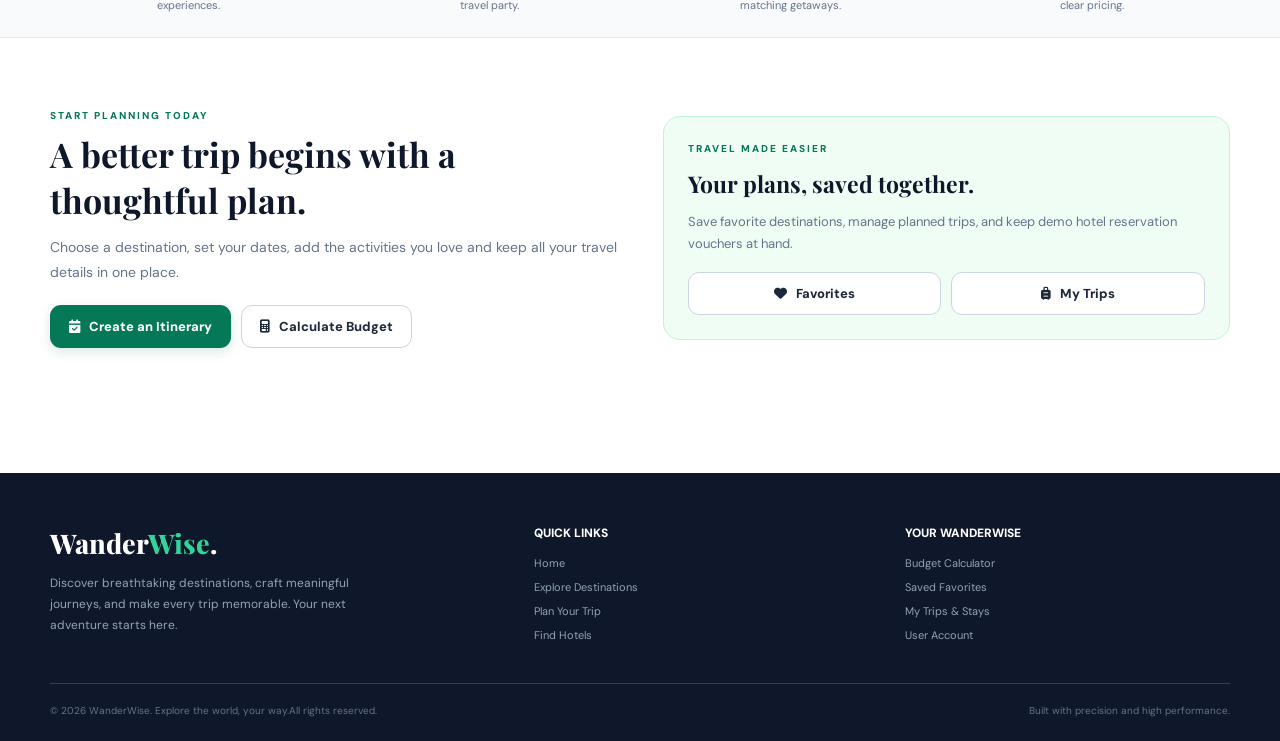
==== commit 82d35d91: "Update hero section." ====
--- a/index.html
+++ b/index.html
@@ -35,7 +35,6 @@
                 <a href="hotels.html" class="nav-item">Hotels</a>
                 <a href="trip-planner.html" class="nav-item">Trip Planner</a>
                 <a href="budget-calculator.html" class="nav-item">Budget</a>
-                <a href="booking.html" class="nav-item">Booking</a>
                 <a href="my-trips.html" class="nav-item">My Trips</a>
                 <a href="favorites.html" class="nav-item favorites">
                     <i class="fa-solid fa-heart"></i>Favorites
@@ -60,10 +59,12 @@
             <a href="trip-planner.html"><i class="fa-solid fa-route"></i> Trip Planner</a>
             <a href="budget-calculator.html"><i class="fa-solid fa-wallet"></i> Budget</a>
             <a href="hotels.html"><i class="fa-solid fa-hotel"></i> Hotels</a>
-            <a href="booking.html"><i class="fa-solid fa-calendar-check"></i> Booking</a>
-            <a href="favorites.html"><i class="fa-solid fa-heart"></i> Saved Favorites (0)</a>
-            <a href="login.html"><i class="fa-solid fa-right-to-bracket"></i> Login</a>
-            <a href="signup.html"><i class="fa-solid fa-user-plus"></i> Create Account</a>
+            <a href="my-trips.html"><i class="fa-solid fa-suitcase"></i> My Trips</a>
+            <a href="favorites.html"><i class="fa-solid fa-heart"></i> Favorites (0)</a>
+            <div class="mobile-menu-auth">
+                <a href="login.html"><i class="fa-solid fa-right-to-bracket"></i> Login</a>
+                <a href="signup.html"><i class="fa-solid fa-user-plus"></i> Create Account</a>
+            </div>
         </div>
     </header>
 
@@ -72,51 +73,96 @@
 
         <!-- HERO SECTION -->
         <section class="hero">
+            <div class="hero-overlay"></div>
 
             <div class="container hero-content">
                 <div class="hero-left">
-                    <span class="hero-tag"><i class="fa-solid fa-compass"></i>Your Journey Starts Here</span>
-                    <h1>Explore The World, <br> <span>One Journey</span> At A Time.</h1>
+                    <span class="hero-tag">
+                        <i class="fa-solid fa-compass"></i>
+                        YOUR JOURNEY STARTS HERE
+                    </span>
+
+                    <h1>
+                        The World Is Waiting.
+                        <span>Go Find Yourself.</span>
+                    </h1>
+
                     <p class="hero-text">
-                        Discover breathtaking destinations, craft bespoke itineraries,
-                        calculate precise travel budgets, and book verified boutique
-                        stays effortlessly.
+                        Discover remarkable places, plan meaningful journeys,
+                        and turn your travel dreams into unforgettable memories
+                        with WanderWise.
                     </p>
+
                     <div class="hero-buttons">
-                        <a href="destinations.html" class="btn main-btn">Explore Destinations<i class="fa-solid fa-arrow-right"></i></a>
-                        <a href="trip-planner.html" class="btn border-btn"><i class="fa-solid fa-map"></i>Plan Your Trip</a>
-                    </div>
-
-                    <div class="stats">
-                        <div class="stat">
-                            <strong>50+</strong>
-                            <span>Curated Places</span>
-                        </div>
-                        <div class="stat">
-                            <strong>100+</strong>
-                            <span>Happy Travelers</span>
-                        </div>
-                        <div class="stat">
-                            <strong>20+</strong>
-                            <span>Verified Hotels</span>
+                        <a href="destinations.html" class="btn hero-main-btn">
+                            Explore Destinations
+                            <i class="fa-solid fa-arrow-right"></i>
+                        </a>
+                        <a href="trip-planner.html" class="btn hero-outline-btn">
+                            <i class="fa-solid fa-map-location-dot"></i>
+                            Plan Your Trip
+                        </a>
+                    </div>
+
+                    <div class="hero-stats">
+                        <div class="hero-stat">
+                            <strong>50<span>+</span></strong>
+                            <small>Curated Places</small>
+                        </div>
+                        <div class="hero-stat">
+                            <strong>1000<span>+</span></strong>
+                            <small>Happy Travelers</small>
+                        </div>
+                        <div class="hero-stat">
+                            <strong>50<span>+</span></strong>
+                            <small>Verified Hotels</small>
                         </div>
                     </div>
                 </div>
 
                 <div class="hero-right">
-                    <div class="hero-image">
-                        <img src="https://images.unsplash.com/photo-1464822759023-fed622ff2c3b?auto=format&fit=crop&w=1200&q=85" alt="Scenic mountain peaks and alpine lake">
-                    </div>
-                    <div class="info-card">
-                        <div class="icon-box"><i class="fa-solid fa-plane"></i></div>
-                        <div>
-                            <strong>Your Next Adventure</strong>
-                            <span>Discover handpicked getaways</span>
-                        </div>
-                    </div>
-                </div>
-            </div>
-
+                    <div class="hero-destination-card">
+                        <div class="hero-card-image">
+                            <img
+                                src="https://images.unsplash.com/photo-1470770841072-f978cf4d019e?auto=format&fit=crop&w=900&q=85"
+                                alt="Peaceful alpine lake surrounded by mountains"
+                            >
+                            <span class="hero-card-badge">
+                                <i class="fa-solid fa-star"></i>
+                                TRAVELER'S PICK
+                            </span>
+                        </div>
+
+                        <div class="hero-card-content">
+                            <div>
+                                <span class="hero-card-kicker">FIND YOUR NEXT ESCAPE</span>
+                                <h3>Nature is calling.</h3>
+                                <p>
+                                    New places. Fresh perspectives. Memories for life.
+                                </p>
+                            </div>
+                            <a href="destinations.html" aria-label="Explore destinations">
+                                <i class="fa-solid fa-arrow-up-right-from-square"></i>
+                            </a>
+                        </div>
+                    </div>
+
+                    <div class="hero-floating-note">
+                        <span class="hero-note-icon">
+                            <i class="fa-solid fa-earth-americas"></i>
+                        </span>
+                        <span>
+                            <strong>Your next story starts here</strong>
+                            <small>Make every journey count</small>
+                        </span>
+                    </div>
+                </div>
+            </div>
+
+            <div class="hero-bottom-line">
+                <span><i class="fa-solid fa-location-dot"></i> MADE FOR THE CURIOUS</span>
+                <span>DISCOVER <i class="fa-solid fa-arrow-right"></i> EXPLORE <i class="fa-solid fa-arrow-right"></i> EXPERIENCE</span>
+            </div>
         </section>
         
         <!-- POPULAR DESTINATIONS -->
--- a/css/styles.css
+++ b/css/styles.css
@@ -35,7 +35,7 @@
 }
 
 /* =====================================
-   RESET
+   RESET & BASE
 ===================================== */
 
 *,
@@ -85,11 +85,19 @@
     max-width: 100%;
 }
 
-h1, h2, h3, h4, p {
+h1,
+h2,
+h3,
+h4,
+p {
     margin-top: 0;
 }
 
-.serif, h1, h2, h3, h4 {
+.serif,
+h1,
+h2,
+h3,
+h4 {
     font-family: var(--heading-font);
 }
 
@@ -98,9 +106,9 @@
 ===================================== */
 
 .main-box {
+    display: flex;
+    flex-direction: column;
     min-height: 100vh;
-    display: flex;
-    flex-direction: column;
 }
 
 #app {
@@ -112,7 +120,6 @@
     margin-inline: auto;
 }
 
-
 /* =====================================
    NAVBAR
 ===================================== */
@@ -120,19 +127,19 @@
 #header {
     position: sticky;
     top: 0;
-    z-index: 50;
+    z-index: 1000;
     background: rgba(255, 255, 255, 0.95);
-    backdrop-filter: blur(14px);
     border-bottom: 1px solid var(--line);
     box-shadow: 0 2px 8px rgba(15, 23, 42, 0.035);
+    backdrop-filter: blur(14px);
 }
 
 .navbar {
-    min-height: 80px;
     display: flex;
     align-items: center;
     justify-content: space-between;
     gap: 28px;
+    min-height: 80px;
 }
 
 .logo {
@@ -168,14 +175,14 @@
 }
 
 .nav-item.active::after {
-    content: '';
     position: absolute;
-    left: 0;
     right: 0;
     bottom: 19px;
+    left: 0;
     height: 2px;
     border-radius: 2px;
     background: var(--green);
+    content: '';
 }
 
 .nav-item.favorites {
@@ -185,10 +192,10 @@
 }
 
 .count {
+    display: inline-grid;
+    place-items: center;
     min-width: 18px;
     height: 18px;
-    display: inline-grid;
-    place-items: center;
     padding: 0 5px;
     border-radius: 20px;
     background: var(--soft-green);
@@ -213,20 +220,20 @@
 }
 
 .start-btn {
+    padding: 12px 17px;
     border-radius: var(--radius);
-    padding: 12px 17px;
     background: var(--green);
-    color: white;
+    color: var(--white);
+    box-shadow: 0 3px 9px rgba(4, 120, 87, 0.16);
     font-size: 13px;
     font-weight: 800;
-    box-shadow: 0 3px 9px rgba(4, 120, 87, 0.16);
-    transition: var(--speed);
+    transition: transform var(--speed), background var(--speed);
 }
 
 .start-btn:hover,
 .main-btn:hover {
+    transform: translateY(-1px);
     background: var(--dark-green);
-    transform: translateY(-1px);
 }
 
 .mobile-buttons {
@@ -236,6 +243,11 @@
 
 .icon-btn {
     position: relative;
+    display: inline-flex;
+    flex-shrink: 0;
+    align-items: center;
+    justify-content: center;
+    gap: 5px;
     width: 40px;
     height: 40px;
     border: 0;
@@ -243,38 +255,129 @@
     background: #f1f5f9;
     color: #334155;
     font-size: 18px;
+    transition: background var(--speed), color var(--speed), transform var(--speed);
+}
+
+.icon-btn:hover {
+    transform: translateY(-1px);
+    background: var(--light-green);
+    color: var(--green);
+}
+
+.icon-btn i {
+    display: flex;
+    align-items: center;
+    justify-content: center;
+    line-height: 1;
+}
+
+.icon-btn .count {
+    display: inline-flex;
+    flex-shrink: 0;
+    align-items: center;
+    justify-content: center;
+    min-width: 18px;
+    height: 18px;
+    padding: 0 4px;
+    border-radius: 50%;
+    background: var(--soft-green);
+    color: var(--dark-green);
+    font-size: 10px;
+    font-weight: 800;
+    line-height: 1;
 }
 
 /* =====================================
    MOBILE MENU
+   Opens over the page without pushing
+   the hero section down.
 ===================================== */
 
 .mobile-menu {
     display: none;
-    padding: 10px 20px 18px;
-    border-top: 1px solid var(--line);
-    background: white;
-}
-
-.mobile-menu.open {
-    display: grid;
-}
-
-.mobile-menu a {
-    width: 100%;
-    border-radius: var(--small-radius);
-    padding: 12px 13px;
-    color: #334155;
-    font-size: 14px;
-    font-weight: 600;
-}
-
-.mobile-menu a:hover,
-.mobile-menu a.active {
-    background: var(--light-green);
-    color: var(--dark-green);
-}
-
+}
+
+@media (max-width: 900px) {
+    #header {
+        position: sticky;
+        z-index: 1000;
+    }
+
+    .nav-links,
+    .nav-buttons {
+        display: none;
+    }
+
+    .mobile-buttons {
+        display: flex;
+    }
+
+    .mobile-menu {
+        position: absolute;
+        top: 100%;
+        right: 0;
+        /* left: 0; */
+        z-index: 1001;
+
+        display: flex;
+        flex-direction: column;
+        gap: 5px;
+
+        width: 60%;
+        height: 100vh;
+        /* max-height: calc(100vh - 90px); */
+        overflow-y: auto;
+        padding: 15px 20px 20px;
+
+        border-top: 1px solid var(--line);
+        background: var(--white);
+        box-shadow: 0 15px 30px rgba(15, 23, 42, 0.13);
+
+        opacity: 0;
+        visibility: hidden;
+        pointer-events: none;
+        transform: translateY(-10px);
+        transition:
+            opacity 0.25s ease,
+            transform 0.25s ease,
+            visibility 0.25s ease;
+    }
+
+    .mobile-menu-auth {
+        display: flex;
+        flex-direction: column;
+        gap: 5px;
+        margin-top: 15px;
+        padding-top: 15px;
+        border-top: 1px solid var(--line);
+    }
+
+    .mobile-menu.open {
+        opacity: 1;
+        visibility: visible;
+        pointer-events: auto;
+        transform: translateY(0);
+    }
+
+    .mobile-menu a {
+        display: flex;
+        align-items: center;
+        gap: 12px;
+        width: 100%;
+        padding: 13px 14px;
+        border-radius: var(--small-radius);
+        color: var(--slate);
+        font-size: 14px;
+        font-weight: 600;
+        transition: background var(--speed), color var(--speed);
+    }
+
+    .mobile-menu a:hover,
+    .mobile-menu a.active {
+        background: var(--light-green);
+        color: var(--dark-green);
+    }
+}
 
 /* =====================================
    BUTTONS
@@ -285,23 +388,23 @@
     align-items: center;
     justify-content: center;
     gap: 9px;
+    padding: 12px 18px;
     border: 1px solid transparent;
     border-radius: var(--radius);
-    padding: 12px 18px;
     font-size: 13px;
     font-weight: 800;
-    transition: var(--speed);
+    transition: transform var(--speed), background var(--speed), border-color var(--speed), color var(--speed);
 }
 
 .main-btn {
     background: var(--green);
-    color: white;
+    color: var(--white);
     box-shadow: 0 4px 12px rgba(4, 120, 87, 0.16);
 }
 
 .border-btn {
     border-color: #cbd5e1;
-    background: white;
+    background: var(--white);
     color: #1e293b;
 }
 
@@ -310,7 +413,6 @@
     background: #f0fdf4;
     color: var(--green);
 }
-
 
 /* =====================================
    GENERAL STYLING
@@ -336,7 +438,7 @@
 
 .heading {
     display: flex;
-    align-items: end;
+    align-items: flex-end;
     justify-content: space-between;
     gap: 20px;
     margin-bottom: 27px;
@@ -369,7 +471,6 @@
     color: var(--dark-green);
 }
 
-
 /* =====================================
    GRID
 ===================================== */
@@ -387,62 +488,101 @@
     grid-template-columns: repeat(4, minmax(0, 1fr));
 }
 
-
-/* =====================================
-   HERO SECTION
+/* =====================================
+   CINEMATIC PREMIUM HERO
 ===================================== */
 
 .hero {
+    position: relative;
+    isolation: isolate;
+    display: flex;
+    align-items: center;
+    min-height: 690px;
     overflow: hidden;
-    padding: 62px 0 82px;
-    border-bottom: 1px solid #f1f5f9;
-    background: linear-gradient(
-        180deg,
-        rgba(236, 253, 245, 0.7),
-        #f8fafc 55%,
-        white
-    );
+    padding: 76px 0 112px;
+    background:
+        url("https://images.unsplash.com/photo-1470770841072-f978cf4d019e?auto=format&fit=crop&w=2200&q=90")
+        center 52% / cover no-repeat;
+}
+
+.hero-overlay {
+    position: absolute;
+    inset: 0;
+    z-index: 0;
+    pointer-events: none;
+    background:
+        linear-gradient(
+            90deg,
+            rgba(5, 20, 22, 0.58) 0%,
+            rgba(5, 20, 22, 0.38) 55%,
+            rgba(5, 20, 22, 0.12) 100%
+        ),
+        linear-gradient(
+            0deg,
+            rgba(3, 18, 18, 0.35),
+            transparent 65%
+        );
 }
 
 .hero-content {
+    position: relative;
+    z-index: 2;
     display: grid;
-    grid-template-columns: 1fr 1fr;
-    align-items: center;
-    gap: 64px;
+    grid-template-columns: minmax(0, 1.15fr) minmax(300px, 0.75fr);
+    align-items: center;
+    gap: clamp(35px, 6vw, 90px);
+    width: min(var(--width), calc(100% - 48px));
+    margin-inline: auto;
+}
+
+.hero-left {
+    width: 100%;
+    max-width: 680px;
+    animation: heroTextIn 0.8s ease both;
 }
 
 .hero-tag {
     display: inline-flex;
     align-items: center;
-    gap: 8px;
-    padding: 8px 13px;
-    border: 1px solid #bbf7d0;
-    border-radius: 30px;
-    background: rgba(209, 250, 229, 0.65);
-    color: var(--dark-green);
-    font-size: 9px;
-    font-weight: 900;
-    letter-spacing: 1.4px;
+    gap: 9px;
+    padding: 10px 15px;
+    border: 1px solid rgba(167, 243, 208, 0.42);
+    border-radius: 40px;
+    background: rgba(6, 95, 70, 0.24);
+    color: #b7f7dc;
+    font-size: 10px;
+    font-weight: 800;
+    letter-spacing: 1.5px;
     text-transform: uppercase;
+    backdrop-filter: blur(10px);
+}
+
+.hero-tag i {
+    font-size: 13px;
 }
 
 .hero h1 {
-    margin: 22px 0 18px;
-    font-size: clamp(42px, 5vw, 61px);
-    line-height: 1.12;
-    letter-spacing: -1.1px;
+    max-width: 690px;
+    margin: 27px 0 20px;
+    color: var(--white);
+    font-family: var(--heading-font);
+    font-size: clamp(48px, 5.4vw, 72px);
+    font-weight: 800;
+    line-height: 1.08;
+    letter-spacing: -1.8px;
 }
 
 .hero h1 span {
-    color: var(--green);
+    display: block;
+    color: #78e2b8;
 }
 
 .hero-text {
-    max-width: 540px;
-    margin-bottom: 24px;
-    color: var(--gray);
+    max-width: 535px;
+    margin: 0 0 29px;
+    color: rgba(255, 255, 255, 0.82);
     font-size: 15px;
-    line-height: 1.8;
+    line-height: 1.85;
 }
 
 .hero-buttons {
@@ -451,88 +591,301 @@
     gap: 12px;
 }
 
-.stats {
-    display: grid;
-    grid-template-columns: repeat(3, 1fr);
-    max-width: 480px;
-    gap: 18px;
-    margin-top: 34px;
-    padding-top: 20px;
-    border-top: 1px solid var(--line);
-}
-
-.stat strong {
-    display: block;
+.hero-buttons .btn {
+    min-height: 50px;
+    border-radius: 9px;
+    font-size: 14px;
+    font-weight: 800;
+    transition: transform 0.25s ease, background 0.25s ease, border-color 0.25s ease;
+}
+
+.hero-main-btn {
+    background: #07865f;
+    color: var(--white);
+    box-shadow: 0 9px 24px rgba(0, 0, 0, 0.2);
+}
+
+.hero-main-btn:hover {
+    transform: translateY(-3px);
+    background: #059669;
+}
+
+.hero-main-btn i {
+    transition: transform 0.25s ease;
+}
+
+.hero-main-btn:hover i {
+    transform: translateX(4px);
+}
+
+.hero-outline-btn {
+    border: 1px solid rgba(255, 255, 255, 0.58);
+    background: rgba(255, 255, 255, 0.09);
+    color: var(--white);
+    backdrop-filter: blur(8px);
+}
+
+.hero-outline-btn:hover {
+    transform: translateY(-3px);
+    border-color: var(--white);
+    background: var(--white);
     color: var(--dark-green);
+}
+
+/* HERO STATISTICS */
+
+.hero-stats {
+    display: flex;
+    flex-wrap: wrap;
+    gap: clamp(22px, 4vw, 48px);
+    margin-top: 42px;
+    padding-top: 23px;
+    border-top: 1px solid rgba(255, 255, 255, 0.25);
+}
+
+.hero-stat {
+    display: flex;
+    flex-direction: column;
+    gap: 5px;
+}
+
+.hero-stat strong {
+    color: var(--white);
+    font-family: var(--font);
     font-size: 27px;
-}
-
-.stat span {
-    color: var(--gray);
-    font-size: 11px;
-}
-
-
-/* =====================================
-   HERO IMAGE
-===================================== */
+    font-weight: 800;
+    line-height: 1;
+}
+
+.hero-stat strong span {
+    color: #78e2b8;
+}
+
+.hero-stat small {
+    color: rgba(255, 255, 255, 0.72);
+    font-size: 10px;
+    font-weight: 600;
+}
+
+/* RIGHT DESTINATION CARD */
 
 .hero-right {
     position: relative;
-}
-
-.hero-image {
+    display: flex;
+    align-items: center;
+    justify-content: center;
+    min-width: 0;
+    padding: 22px 12px 34px;
+    animation: heroCardIn 1s ease 0.15s both;
+}
+
+.hero-destination-card {
+    width: min(100%, 365px);
     overflow: hidden;
-    aspect-ratio: 4 / 3;
-    border: 5px solid white;
-    border-radius: var(--round-radius);
-    box-shadow: 0 20px 45px rgba(15, 23, 42, 0.17);
-}
-
-.hero-image img {
+    border: 1px solid rgba(255, 255, 255, 0.48);
+    border-radius: 19px;
+    background: rgba(255, 255, 255, 0.96);
+    box-shadow: 0 25px 65px rgba(0, 0, 0, 0.28);
+    transform: rotate(2deg);
+    transition: transform 0.35s ease;
+}
+
+.hero-destination-card:hover {
+    transform: rotate(0) translateY(-5px);
+}
+
+.hero-card-image {
+    position: relative;
+    height: 225px;
+    overflow: hidden;
+}
+
+.hero-card-image img {
     width: 100%;
     height: 100%;
     object-fit: cover;
-}
-
-.info-card {
+    transition: transform 0.7s ease;
+}
+
+.hero-destination-card:hover .hero-card-image img {
+    transform: scale(1.06);
+}
+
+.hero-card-badge {
     position: absolute;
-    bottom: -24px;
-    left: -28px;
-    display: flex;
-    align-items: center;
-    gap: 13px;
-    padding: 15px 18px;
-    border: 1px solid var(--line);
-    border-radius: 15px;
+    top: 15px;
+    left: 15px;
+    display: inline-flex;
+    align-items: center;
+    gap: 7px;
+    padding: 8px 11px;
+    border: 1px solid rgba(255, 255, 255, 0.35);
+    border-radius: 30px;
+    background: rgba(15, 23, 42, 0.66);
+    color: var(--white);
+    font-size: 9px;
+    font-weight: 800;
+    letter-spacing: 0.7px;
+    backdrop-filter: blur(8px);
+}
+
+.hero-card-badge i {
+    color: #fbbf24;
+}
+
+.hero-card-content {
+    display: flex;
+    align-items: center;
+    justify-content: space-between;
+    gap: 15px;
+    padding: 20px 21px 22px;
+}
+
+.hero-card-kicker {
+    color: var(--green);
+    font-size: 9px;
+    font-weight: 900;
+    letter-spacing: 1.2px;
+}
+
+.hero-card-content h3 {
+    margin: 7px 0 5px;
+    color: var(--ink);
+    font-family: var(--heading-font);
+    font-size: 24px;
+}
+
+.hero-card-content p {
+    max-width: 245px;
+    margin: 0;
+    color: var(--gray);
+    font-size: 11px;
+    line-height: 1.6;
+}
+
+.hero-card-content > a {
+    display: grid;
+    flex: 0 0 42px;
+    place-items: center;
+    width: 42px;
+    height: 42px;
+    border-radius: 50%;
+    background: var(--green);
+    color: var(--white);
+    transition: transform 0.25s ease, background 0.25s ease;
+}
+
+.hero-card-content > a:hover {
+    transform: translate(2px, -2px);
+    background: var(--dark-green);
+}
+
+/* FLOATING NOTE */
+
+.hero-floating-note {
+    position: absolute;
+    right: -4px;
+    bottom: 0;
+    display: flex;
+    align-items: center;
+    gap: 11px;
+    padding: 13px 16px;
+    border: 1px solid rgba(255, 255, 255, 0.55);
+    border-radius: 12px;
     background: rgba(255, 255, 255, 0.96);
-    box-shadow: var(--shadow);
-}
-
-.icon-box {
-    width: 45px;
-    height: 45px;
+    box-shadow: 0 14px 35px rgba(0, 0, 0, 0.2);
+    animation: noteFloat 4s ease-in-out infinite;
+}
+
+.hero-note-icon {
     display: grid;
+    flex: 0 0 39px;
     place-items: center;
-    flex-shrink: 0;
-    border-radius: 12px;
+    width: 39px;
+    height: 39px;
+    border-radius: 10px;
     background: var(--soft-green);
     color: var(--green);
-    font-size: 22px;
-}
-
-.info-card strong {
+    font-size: 18px;
+}
+
+.hero-floating-note strong,
+.hero-floating-note small {
     display: block;
-    font-size: 13px;
-}
-
-.info-card span {
-    display: block;
+}
+
+.hero-floating-note strong {
+    color: var(--ink);
+    font-size: 11px;
+}
+
+.hero-floating-note small {
     margin-top: 4px;
     color: var(--gray);
-    font-size: 10px;
-}
-
+    font-size: 9px;
+}
+
+/* BOTTOM MICRO LABEL */
+
+.hero-bottom-line {
+    position: absolute;
+    right: max(24px, calc((100% - var(--width)) / 2));
+    bottom: 23px;
+    left: max(24px, calc((100% - var(--width)) / 2));
+    z-index: 2;
+    display: flex;
+    align-items: center;
+    justify-content: space-between;
+    gap: 15px;
+    padding-top: 15px;
+    border-top: 1px solid rgba(255, 255, 255, 0.2);
+    color: rgba(255, 255, 255, 0.7);
+    font-size: 9px;
+    font-weight: 800;
+    letter-spacing: 1.4px;
+}
+
+.hero-bottom-line i {
+    margin: 0 5px;
+    color: #78e2b8;
+}
+
+/* HERO ANIMATIONS */
+
+@keyframes heroTextIn {
+    from {
+        opacity: 0;
+        transform: translateY(22px);
+    }
+
+    to {
+        opacity: 1;
+        transform: translateY(0);
+    }
+}
+
+@keyframes heroCardIn {
+    from {
+        opacity: 0;
+        transform: translateY(25px);
+    }
+
+    to {
+        opacity: 1;
+        transform: translateY(0);
+    }
+}
+
+@keyframes noteFloat {
+    0%,
+    100% {
+        transform: translateY(0);
+    }
+
+    50% {
+        transform: translateY(-7px);
+    }
+}
 
 /* =====================================
    FEATURES
@@ -578,8 +931,8 @@
 }
 
 .plan-left h2 {
+    margin: 8px 0 12px;
     font-size: 34px;
-    margin: 8px 0 12px;
 }
 
 .plan-left p {
@@ -602,8 +955,8 @@
 }
 
 .plan-box h3 {
+    margin: 12px 0;
     font-size: 23px;
-    margin: 12px 0;
 }
 
 .plan-box p {
@@ -635,7 +988,7 @@
 
 .footer-logo {
     margin-bottom: 12px;
-    color: white;
+    color: var(--white);
     font: 800 27px var(--heading-font);
 }
 
@@ -652,7 +1005,7 @@
 
 .footer-title {
     margin-bottom: 15px;
-    color: white;
+    color: var(--white);
     font-size: 12px;
     font-weight: 800;
 }
@@ -684,123 +1037,220 @@
 }
 
 /* =====================================
-   TABLET RESPONSIVE
+   TABLET & SMALL LAPTOP
 ===================================== */
 
 @media (max-width: 1080px) {
-  .nav-links {
-      gap: 15px;
-  }
-  .navbar {
-      gap: 15px;
-  }
-  .nav-item {
-      font-size: 11px;
-  }
-  .nav-buttons {
-      gap: 6px;
-  }
-  .start-btn {
-      padding: 10px 12px;
-  }
-}
-
-/* =====================================
-   SMALL LAPTOP / TABLET
-===================================== */
+    .navbar {
+        gap: 15px;
+    }
+
+    .nav-links {
+        gap: 15px;
+    }
+
+    .nav-item {
+        font-size: 11px;
+    }
+
+    .nav-buttons {
+        gap: 6px;
+    }
+
+    .start-btn {
+        padding: 10px 12px;
+    }
+}
 
 @media (max-width: 900px) {
-  .nav-links,
-  .nav-buttons {
-      display: none;
-  }
-  .mobile-buttons {
-      display: flex;
-  }
-  .hero-content {
-      gap: 35px;
-  }
-  .grid-4 {
-      grid-template-columns: repeat(2, minmax(0, 1fr));
-  }
-}
-
-/* =====================================
-   MOBILE RESPONSIVE
+    .grid-4 {
+        grid-template-columns: repeat(2, minmax(0, 1fr));
+    }
+
+    .hero {
+        min-height: 650px;
+        padding: 65px 0 105px;
+    }
+
+    .hero-content {
+        grid-template-columns: minmax(0, 1fr) minmax(260px, 0.75fr);
+        gap: 25px;
+    }
+
+    .hero h1 {
+        font-size: clamp(43px, 5.4vw, 58px);
+    }
+
+    .hero-destination-card {
+        width: 100%;
+    }
+
+    .hero-card-image {
+        height: 185px;
+    }
+
+    .hero-floating-note {
+        right: -5px;
+    }
+
+    .hero-stats {
+        gap: 22px;
+    }
+}
+
+/* =====================================
+   MOBILE
 ===================================== */
 
 @media (max-width: 640px) {
-  .container {
-      width: min(100% - 30px, var(--width));
-  }
-  .navbar {
-      min-height: 68px;
-  }
-  .logo {
-      font-size: 26px;
-  }
-  .hero {
-      padding: 44px 0 65px;
-  }
-  .hero-content {
-      grid-template-columns: 1fr;
-      gap: 42px;
-  }
-  .hero h1 {
-      font-size: 42px;
-  }
-  .hero-text {
-      font-size: 13px;
-  }
-  .hero-image {
-      aspect-ratio: 4 / 3;
-  }
-  .info-card {
-      bottom: -25px;
-      left: 9px;
-      padding: 11px 13px;
-  }
-  .icon-box {
-      width: 39px;
-      height: 39px;
-  }
-  .stats {
-      gap: 8px;
-  }
-  .stat strong {
-      font-size: 22px;
-  }
-  .stat span {
-      font-size: 9px;
-  }
-  .section {
-      padding: 48px 0;
-  }
-  .heading {
-      align-items: flex-start;
-      flex-direction: column;
-  }
-  .grid-4 {
-      grid-template-columns: repeat(2, minmax(0, 1fr));
-  }
-  .plan-content {
-      grid-template-columns: 1fr;
-      gap: 30px;
-  }
-  .plan-left h2 {
-      font-size: 30px;
-  }
-  .footer-content {
-      grid-template-columns: repeat(2, 1fr);
-      gap: 28px;
-  }
-  .footer-content > div:first-child {
-      grid-column: 1 / -1;
-  }
-  .footer-end {
-      flex-direction: column;
-      text-align: center;
-  }
+    .container {
+        width: min(calc(100% - 30px), var(--width));
+    }
+
+    .navbar {
+        min-height: 68px;
+    }
+
+    .logo {
+        font-size: 26px;
+    }
+
+    .icon-box {
+        width: 39px;
+        height: 39px;
+    }
+
+    .section {
+        padding: 48px 0;
+    }
+
+    .heading {
+        align-items: flex-start;
+        flex-direction: column;
+    }
+
+    .grid-4 {
+        grid-template-columns: repeat(2, minmax(0, 1fr));
+    }
+
+    .plan-content {
+        grid-template-columns: 1fr;
+        gap: 30px;
+    }
+
+    .plan-left h2 {
+        font-size: 30px;
+    }
+
+    .footer-content {
+        grid-template-columns: repeat(2, minmax(0, 1fr));
+        gap: 28px;
+    }
+
+    .footer-content > div:first-child {
+        grid-column: 1 / -1;
+    }
+
+    .footer-end {
+        flex-direction: column;
+        text-align: center;
+    }
+
+    /* HERO MOBILE */
+
+    .hero {
+        min-height: auto;
+        padding: 55px 0 95px;
+        background-position: 57% center;
+    }
+
+    .hero-overlay {
+        background:
+            linear-gradient(
+                90deg,
+                rgba(5, 20, 22, 0.72),
+                rgba(5, 20, 22, 0.48)
+            ),
+            linear-gradient(
+                0deg,
+                rgba(3, 18, 18, 0.42),
+                transparent 55%
+            );
+    }
+
+    .hero-content {
+        grid-template-columns: minmax(0, 1fr);
+        gap: 34px;
+        width: min(var(--width), calc(100% - 36px));
+    }
+
+    .hero h1 {
+        margin: 22px 0 15px;
+        font-size: clamp(39px, 10vw, 52px);
+        letter-spacing: -1px;
+    }
+
+    .hero-text {
+        max-width: 100%;
+        font-size: 13px;
+        line-height: 1.75;
+    }
+
+    .hero-buttons {
+        gap: 9px;
+    }
+
+    .hero-buttons .btn {
+        min-height: 46px;
+        padding: 12px 14px;
+        font-size: 12px;
+    }
+
+    .hero-stats {
+        justify-content: space-between;
+        gap: 0;
+        margin-top: 29px;
+        padding-top: 18px;
+    }
+
+    .hero-stat strong {
+        font-size: 23px;
+    }
+
+    .hero-stat small {
+        font-size: 9px;
+    }
+
+    .hero-right {
+        padding: 5px 12px 30px 4px;
+    }
+
+    .hero-destination-card {
+        width: min(100%, 390px);
+        transform: none;
+    }
+
+    .hero-destination-card:hover {
+        transform: translateY(-3px);
+    }
+
+    .hero-card-image {
+        height: 190px;
+    }
+
+    .hero-floating-note {
+        right: 0;
+        bottom: 0;
+        padding: 10px 12px;
+    }
+
+    .hero-bottom-line {
+        right: 18px;
+        bottom: 16px;
+        left: 18px;
+        font-size: 8px;
+        letter-spacing: 0.7px;
+    }
 }
 
 /* =====================================
@@ -808,17 +1258,52 @@
 ===================================== */
 
 @media (max-width: 380px) {
-  .grid-2,
-  .grid-4 {
-      grid-template-columns: 1fr;
-  }
-  .hero h1 {
-      font-size: 36px;
-  }
-  .stats {
-      grid-template-columns: repeat(3, minmax(0, 1fr));
-  }
-  .btn {
-      padding: 11px 13px;
-  }
+    .mobile-menu {
+        width: 100%;
+        height: auto;
+    }
+    .grid-2,
+    .grid-4 {
+        grid-template-columns: 1fr;
+    }
+
+    .btn {
+        padding: 11px 13px;
+    }
+
+    .hero-buttons .btn {
+        padding: 11px 10px;
+        font-size: 10px;
+    }
+
+    .hero-stat strong {
+        font-size: 20px;
+    }
+
+    .hero-card-content {
+        padding: 16px;
+    }
+
+    .hero-card-content h3 {
+        font-size: 21px;
+    }
+
+    .hero-bottom-line span:last-child {
+        display: none;
+    }
+}
+
+/* =====================================
+   REDUCED MOTION
+===================================== */
+
+@media (prefers-reduced-motion: reduce) {
+    *,
+    *::before,
+    *::after {
+        scroll-behavior: auto !important;
+        animation-duration: 0.01ms !important;
+        animation-iteration-count: 1 !important;
+        transition-duration: 0.01ms !important;
+    }
 }
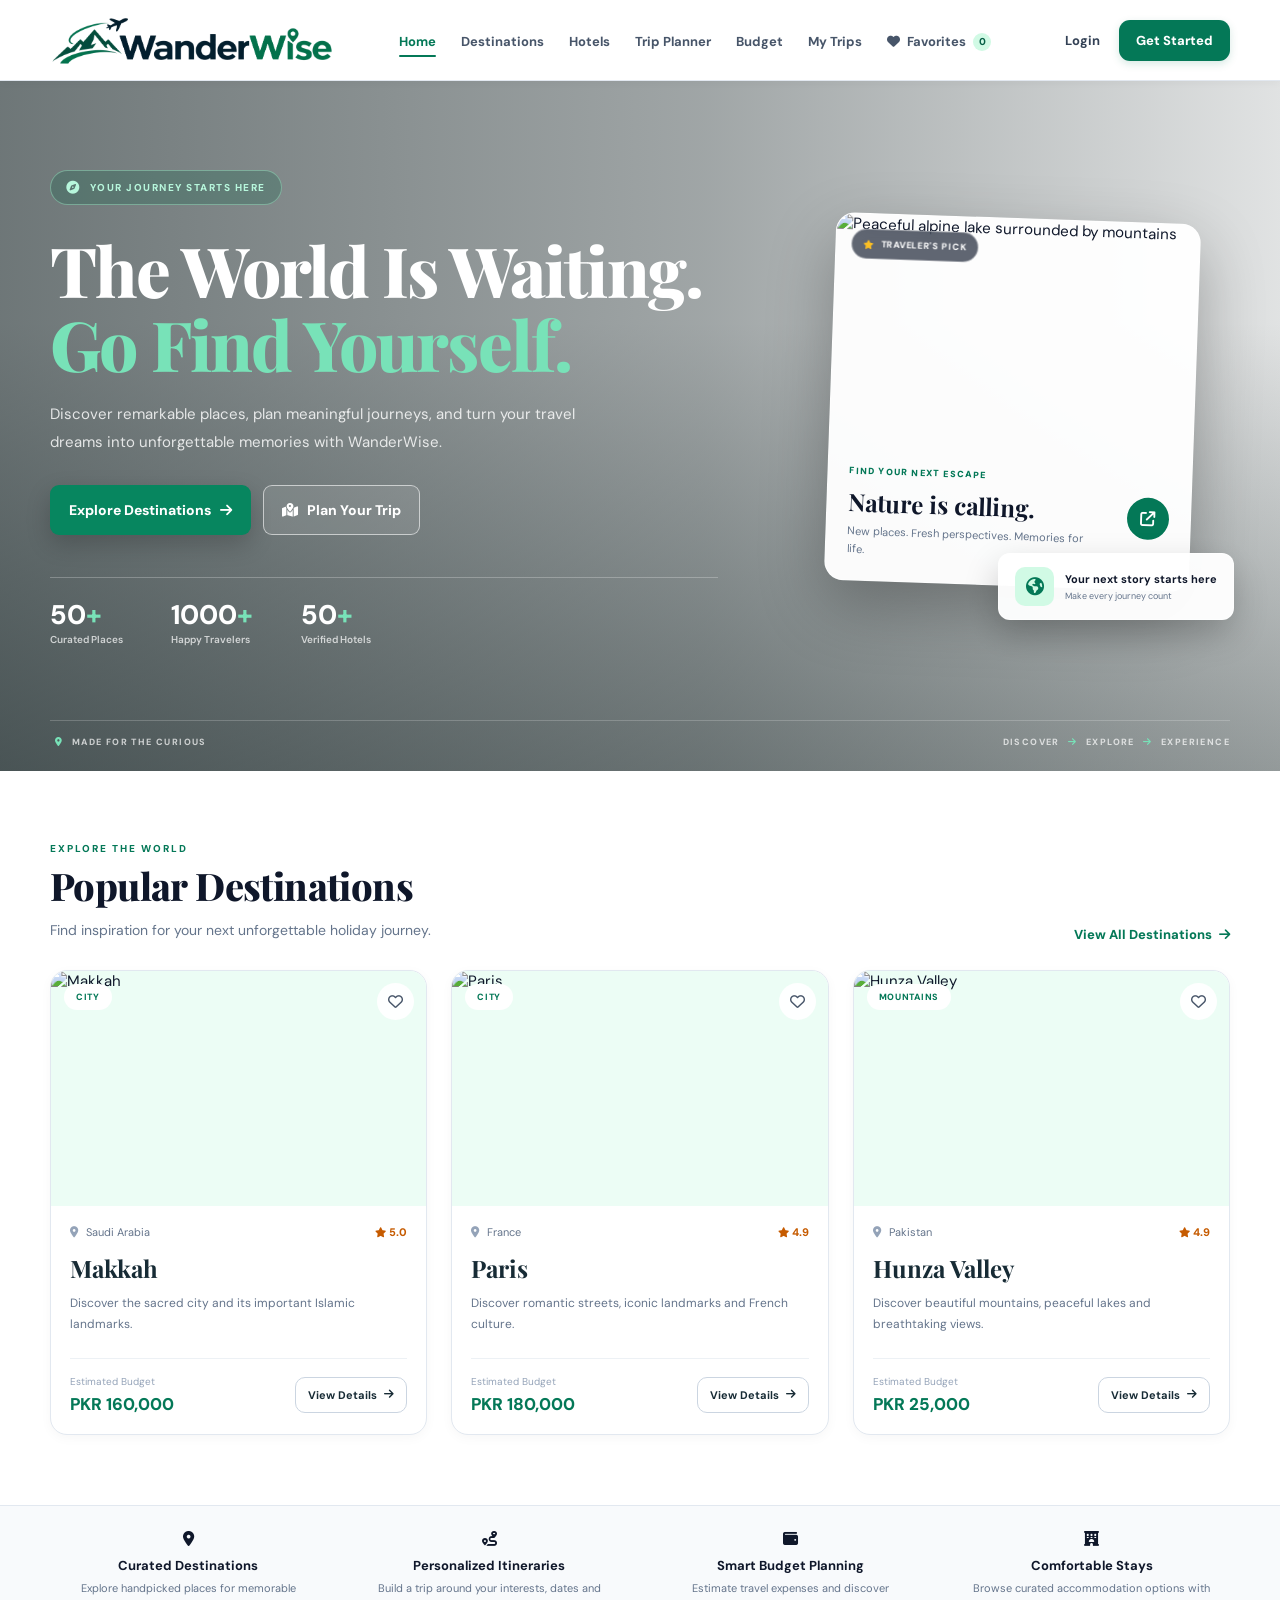
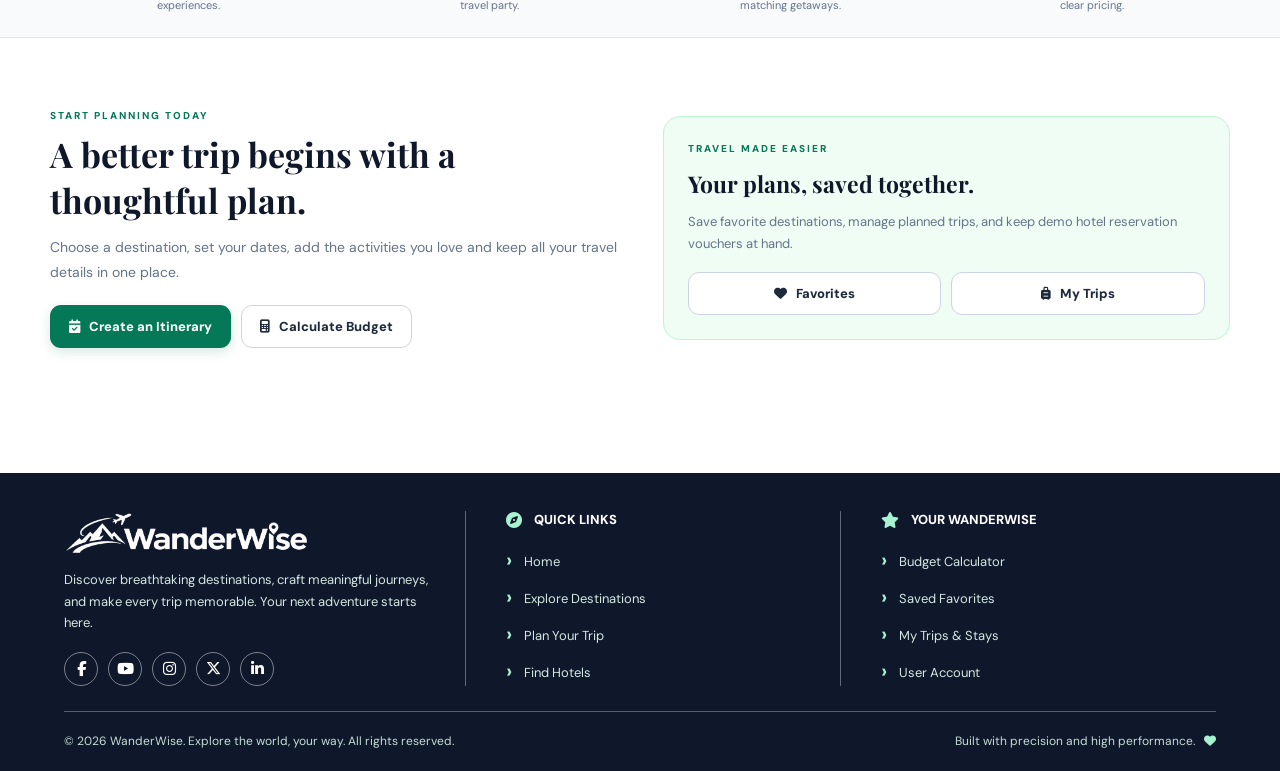
==== commit 2c789edd: "Added WanderWise Travel Logo and made various updates to HTML and CSS files for improved design and " ====
--- a/index.html
+++ b/index.html
@@ -27,7 +27,8 @@
     <!-- HEADER -->
     <header id="header">
         <div class="container navbar">
-            <a href="index.html" class="logo">Wander<span>Wise</span>.</a>
+            <!-- <a href="index.html" class="logo">Wander<span>Wise</span>.</a> -->
+            <a href="index.html"><img class="logo" src="WanderWise Travel Logo.png" alt="WanderWise Travel Logo"></a>
 
             <nav class="nav-links"> 
                 <a href="index.html" class="nav-item active">Home</a>
@@ -298,24 +299,35 @@
         </section>
 
     </main>
-
+    
     <!-- FOOTER -->
     <footer id="footer">
         <div class="footer">
             <div class="container">
                 <div class="footer-content">
                     <div class="footer-about">
-
-                        <div class="footer-logo">Wander<span>Wise</span>.</div>
+                        <div class="footer-logo">
+                            <img src="WanderWise Travel Logo.png" alt="WanderWise Travel Logo">
+                        </div>
+
                         <p>
-                            Discover breathtaking destinations, craft meaningful
-                            journeys, and make every trip memorable.
-                            Your next adventure starts here.
+                            Discover breathtaking destinations, craft meaningful journeys,
+                            and make every trip memorable. Your next adventure starts here.
                         </p>
-                    </div>
-
-                    <div>
-                        <div class="footer-title">QUICK LINKS</div>
+
+                        <div class="footer-socials">
+                            <a href="#" aria-label="Facebook"><i class="fab fa-facebook-f"></i></a>
+                            <a href="#" aria-label="YouTube"><i class="fab fa-youtube"></i></a>
+                            <a href="#" aria-label="Instagram"><i class="fab fa-instagram"></i></a>
+                            <a href="#" aria-label="X"><i class="fab fa-x-twitter"></i></a>
+                            <a href="#" aria-label="LinkedIn"><i class="fab fa-linkedin-in"></i></a>
+                        </div>
+                    </div>
+
+                    <div class="footer-column">
+                        <div class="footer-title">
+                            <i class="fas fa-compass"></i> QUICK LINKS
+                        </div>
 
                         <div class="footer-list">
                             <a href="index.html">Home</a>
@@ -325,8 +337,10 @@
                         </div>
                     </div>
 
-                    <div>
-                        <div class="footer-title">YOUR WANDERWISE</div>
+                    <div class="footer-column">
+                        <div class="footer-title">
+                            <i class="fas fa-star"></i> YOUR WANDERWISE
+                        </div>
 
                         <div class="footer-list">
                             <a href="budget-calculator.html">Budget Calculator</a>
@@ -338,8 +352,12 @@
                 </div>
 
                 <div class="footer-end">
-                    <span>© 2026 WanderWise. Explore the world, your way.All rights reserved.</span>
-                    <span>Built with precision and high performance.</span>
+                    <span>© 2026 WanderWise. Explore the world, your way. All rights reserved.</span>
+
+                    <span class="footer-credit">
+                        Built with precision and high performance.
+                        <i class="fas fa-heart"></i>
+                    </span>
                 </div>
             </div>
         </div>
--- a/css/styles.css
+++ b/css/styles.css
@@ -1,3 +1,4 @@
+
 /* =====================================
    WANDERWISE - GLOBAL CSS
 ===================================== */
@@ -7,31 +8,24 @@
     --dark-green: #065f46;
     --light-green: #ecfdf5;
     --soft-green: #d1fae5;
-
     --ink: #0f172a;
     --slate: #475569;
     --gray: #64748b;
-
     --line: #e2e8f0;
     --white: #ffffff;
     --bg: #f8fafc;
-
     --amber: #b45309;
     --rose: #e11d48;
-
-    --shadow: 0 12px 30px rgba(15, 23, 42, 0.08);
-    --card-shadow: 0 3px 12px rgba(15, 23, 42, 0.025);
-
+    --shadow: 0 12px 30px rgba(15, 23, 42, .08);
+    --card-shadow: 0 3px 12px rgba(15, 23, 42, .025);
     --small-radius: 9px;
     --radius: 11px;
     --large-radius: 17px;
     --round-radius: 26px;
-
     --font: 'DM Sans', Arial, sans-serif;
     --heading-font: 'Playfair Display', Georgia, serif;
-
     --width: 1180px;
-    --speed: 0.2s ease;
+    --speed: .2s ease;
 }
 
 /* =====================================
@@ -71,7 +65,7 @@
 input:focus-visible,
 select:focus-visible,
 textarea:focus-visible {
-    outline: 3px solid rgba(16, 185, 129, 0.25);
+    outline: 3px solid rgba(16, 185, 129, .25);
     outline-offset: 2px;
 }
 
@@ -128,9 +122,9 @@
     position: sticky;
     top: 0;
     z-index: 1000;
-    background: rgba(255, 255, 255, 0.95);
+    background: rgba(255, 255, 255, .95);
     border-bottom: 1px solid var(--line);
-    box-shadow: 0 2px 8px rgba(15, 23, 42, 0.035);
+    box-shadow: 0 2px 8px rgba(15, 23, 42, .035);
     backdrop-filter: blur(14px);
 }
 
@@ -143,14 +137,11 @@
 }
 
 .logo {
-    color: var(--ink);
-    font: 800 30px var(--heading-font);
-    letter-spacing: -0.8px;
-    white-space: nowrap;
-}
-
-.logo span {
-    color: var(--green);
+    display: block;
+    width: auto;
+    height: 50px;
+    object-fit: contain;
+    flex-shrink: 0;
 }
 
 .nav-links {
@@ -224,7 +215,7 @@
     border-radius: var(--radius);
     background: var(--green);
     color: var(--white);
-    box-shadow: 0 3px 9px rgba(4, 120, 87, 0.16);
+    box-shadow: 0 3px 9px rgba(4, 120, 87, .16);
     font-size: 13px;
     font-weight: 800;
     transition: transform var(--speed), background var(--speed);
@@ -289,8 +280,6 @@
 
 /* =====================================
    MOBILE MENU
-   Opens over the page without pushing
-   the hero section down.
 ===================================== */
 
 .mobile-menu {
@@ -298,11 +287,6 @@
 }
 
 @media (max-width: 900px) {
-    #header {
-        position: sticky;
-        z-index: 1000;
-    }
-
     .nav-links,
     .nav-buttons {
         display: none;
@@ -316,40 +300,22 @@
         position: absolute;
         top: 100%;
         right: 0;
-        /* left: 0; */
         z-index: 1001;
-
         display: flex;
         flex-direction: column;
         gap: 5px;
-
         width: 60%;
         height: 100vh;
-        /* max-height: calc(100vh - 90px); */
         overflow-y: auto;
         padding: 15px 20px 20px;
-
         border-top: 1px solid var(--line);
         background: var(--white);
-        box-shadow: 0 15px 30px rgba(15, 23, 42, 0.13);
-
+        box-shadow: 0 15px 30px rgba(15, 23, 42, .13);
         opacity: 0;
         visibility: hidden;
         pointer-events: none;
         transform: translateY(-10px);
-        transition:
-            opacity 0.25s ease,
-            transform 0.25s ease,
-            visibility 0.25s ease;
-    }
-
-    .mobile-menu-auth {
-        display: flex;
-        flex-direction: column;
-        gap: 5px;
-        margin-top: 15px;
-        padding-top: 15px;
-        border-top: 1px solid var(--line);
+        transition: opacity .25s ease, transform .25s ease, visibility .25s ease;
     }
 
     .mobile-menu.open {
@@ -377,6 +343,15 @@
         background: var(--light-green);
         color: var(--dark-green);
     }
+
+    .mobile-menu-auth {
+        display: flex;
+        flex-direction: column;
+        gap: 5px;
+        margin-top: 15px;
+        padding-top: 15px;
+        border-top: 1px solid var(--line);
+    }
 }
 
 /* =====================================
@@ -399,7 +374,7 @@
 .main-btn {
     background: var(--green);
     color: var(--white);
-    box-shadow: 0 4px 12px rgba(4, 120, 87, 0.16);
+    box-shadow: 0 4px 12px rgba(4, 120, 87, .16);
 }
 
 .border-btn {
@@ -448,7 +423,7 @@
     margin: 4px 0 8px;
     font-size: clamp(28px, 4vw, 38px);
     font-weight: 800;
-    letter-spacing: -0.6px;
+    letter-spacing: -.6px;
 }
 
 .section-title p {
@@ -500,9 +475,7 @@
     min-height: 690px;
     overflow: hidden;
     padding: 76px 0 112px;
-    background:
-        url("https://images.unsplash.com/photo-1470770841072-f978cf4d019e?auto=format&fit=crop&w=2200&q=90")
-        center 52% / cover no-repeat;
+    background: url("https://images.unsplash.com/photo-1470770841072-f978cf4d019e?auto=format&fit=crop&w=2200&q=90") center 52% / cover no-repeat;
 }
 
 .hero-overlay {
@@ -511,24 +484,15 @@
     z-index: 0;
     pointer-events: none;
     background:
-        linear-gradient(
-            90deg,
-            rgba(5, 20, 22, 0.58) 0%,
-            rgba(5, 20, 22, 0.38) 55%,
-            rgba(5, 20, 22, 0.12) 100%
-        ),
-        linear-gradient(
-            0deg,
-            rgba(3, 18, 18, 0.35),
-            transparent 65%
-        );
+        linear-gradient(90deg, rgba(5, 20, 22, .58), rgba(5, 20, 22, .38) 55%, rgba(5, 20, 22, .12)),
+        linear-gradient(0deg, rgba(3, 18, 18, .35), transparent 65%);
 }
 
 .hero-content {
     position: relative;
     z-index: 2;
     display: grid;
-    grid-template-columns: minmax(0, 1.15fr) minmax(300px, 0.75fr);
+    grid-template-columns: minmax(0, 1.15fr) minmax(300px, .75fr);
     align-items: center;
     gap: clamp(35px, 6vw, 90px);
     width: min(var(--width), calc(100% - 48px));
@@ -538,7 +502,7 @@
 .hero-left {
     width: 100%;
     max-width: 680px;
-    animation: heroTextIn 0.8s ease both;
+    animation: heroTextIn .8s ease both;
 }
 
 .hero-tag {
@@ -546,9 +510,9 @@
     align-items: center;
     gap: 9px;
     padding: 10px 15px;
-    border: 1px solid rgba(167, 243, 208, 0.42);
+    border: 1px solid rgba(167, 243, 208, .42);
     border-radius: 40px;
-    background: rgba(6, 95, 70, 0.24);
+    background: rgba(6, 95, 70, .24);
     color: #b7f7dc;
     font-size: 10px;
     font-weight: 800;
@@ -580,7 +544,7 @@
 .hero-text {
     max-width: 535px;
     margin: 0 0 29px;
-    color: rgba(255, 255, 255, 0.82);
+    color: rgba(255, 255, 255, .82);
     font-size: 15px;
     line-height: 1.85;
 }
@@ -596,13 +560,13 @@
     border-radius: 9px;
     font-size: 14px;
     font-weight: 800;
-    transition: transform 0.25s ease, background 0.25s ease, border-color 0.25s ease;
+    transition: transform .25s ease, background .25s ease, border-color .25s ease;
 }
 
 .hero-main-btn {
     background: #07865f;
     color: var(--white);
-    box-shadow: 0 9px 24px rgba(0, 0, 0, 0.2);
+    box-shadow: 0 9px 24px rgba(0, 0, 0, .2);
 }
 
 .hero-main-btn:hover {
@@ -611,7 +575,7 @@
 }
 
 .hero-main-btn i {
-    transition: transform 0.25s ease;
+    transition: transform .25s ease;
 }
 
 .hero-main-btn:hover i {
@@ -619,8 +583,8 @@
 }
 
 .hero-outline-btn {
-    border: 1px solid rgba(255, 255, 255, 0.58);
-    background: rgba(255, 255, 255, 0.09);
+    border: 1px solid rgba(255, 255, 255, .58);
+    background: rgba(255, 255, 255, .09);
     color: var(--white);
     backdrop-filter: blur(8px);
 }
@@ -640,7 +604,7 @@
     gap: clamp(22px, 4vw, 48px);
     margin-top: 42px;
     padding-top: 23px;
-    border-top: 1px solid rgba(255, 255, 255, 0.25);
+    border-top: 1px solid rgba(255, 255, 255, .25);
 }
 
 .hero-stat {
@@ -662,12 +626,12 @@
 }
 
 .hero-stat small {
-    color: rgba(255, 255, 255, 0.72);
+    color: rgba(255, 255, 255, .72);
     font-size: 10px;
     font-weight: 600;
 }
 
-/* RIGHT DESTINATION CARD */
+/* HERO DESTINATION CARD */
 
 .hero-right {
     position: relative;
@@ -676,18 +640,18 @@
     justify-content: center;
     min-width: 0;
     padding: 22px 12px 34px;
-    animation: heroCardIn 1s ease 0.15s both;
+    animation: heroCardIn 1s ease .15s both;
 }
 
 .hero-destination-card {
     width: min(100%, 365px);
     overflow: hidden;
-    border: 1px solid rgba(255, 255, 255, 0.48);
+    border: 1px solid rgba(255, 255, 255, .48);
     border-radius: 19px;
-    background: rgba(255, 255, 255, 0.96);
-    box-shadow: 0 25px 65px rgba(0, 0, 0, 0.28);
+    background: rgba(255, 255, 255, .96);
+    box-shadow: 0 25px 65px rgba(0, 0, 0, .28);
     transform: rotate(2deg);
-    transition: transform 0.35s ease;
+    transition: transform .35s ease;
 }
 
 .hero-destination-card:hover {
@@ -704,7 +668,7 @@
     width: 100%;
     height: 100%;
     object-fit: cover;
-    transition: transform 0.7s ease;
+    transition: transform .7s ease;
 }
 
 .hero-destination-card:hover .hero-card-image img {
@@ -719,13 +683,13 @@
     align-items: center;
     gap: 7px;
     padding: 8px 11px;
-    border: 1px solid rgba(255, 255, 255, 0.35);
+    border: 1px solid rgba(255, 255, 255, .35);
     border-radius: 30px;
-    background: rgba(15, 23, 42, 0.66);
+    background: rgba(15, 23, 42, .66);
     color: var(--white);
     font-size: 9px;
     font-weight: 800;
-    letter-spacing: 0.7px;
+    letter-spacing: .7px;
     backdrop-filter: blur(8px);
 }
 
@@ -772,7 +736,7 @@
     border-radius: 50%;
     background: var(--green);
     color: var(--white);
-    transition: transform 0.25s ease, background 0.25s ease;
+    transition: transform .25s ease, background .25s ease;
 }
 
 .hero-card-content > a:hover {
@@ -790,10 +754,10 @@
     align-items: center;
     gap: 11px;
     padding: 13px 16px;
-    border: 1px solid rgba(255, 255, 255, 0.55);
+    border: 1px solid rgba(255, 255, 255, .55);
     border-radius: 12px;
-    background: rgba(255, 255, 255, 0.96);
-    box-shadow: 0 14px 35px rgba(0, 0, 0, 0.2);
+    background: rgba(255, 255, 255, .96);
+    box-shadow: 0 14px 35px rgba(0, 0, 0, .2);
     animation: noteFloat 4s ease-in-out infinite;
 }
 
@@ -825,7 +789,7 @@
     font-size: 9px;
 }
 
-/* BOTTOM MICRO LABEL */
+/* HERO BOTTOM LINE */
 
 .hero-bottom-line {
     position: absolute;
@@ -838,8 +802,8 @@
     justify-content: space-between;
     gap: 15px;
     padding-top: 15px;
-    border-top: 1px solid rgba(255, 255, 255, 0.2);
-    color: rgba(255, 255, 255, 0.7);
+    border-top: 1px solid rgba(255, 255, 255, .2);
+    color: rgba(255, 255, 255, .7);
     font-size: 9px;
     font-weight: 800;
     letter-spacing: 1.4px;
@@ -877,8 +841,7 @@
 }
 
 @keyframes noteFloat {
-    0%,
-    100% {
+    0%, 100% {
         transform: translateY(0);
     }
 
@@ -970,70 +933,180 @@
 }
 
 /* =====================================
-   FOOTER
-===================================== */
+   PREMIUM FOOTER
+===================================== */
+
+#footer {
+    width: 100%;
+    margin-top: auto;
+}
 
 .footer {
+    position: relative;
+    overflow: hidden;
     margin-top: 55px;
-    padding: 52px 0 24px;
-    background: #0f172a;
-    color: #cbd5e1;
-}
+    padding: 38px 0 0;
+    color: #fff;
+    background-color: #0f172a;
+}
+
+.footer .container {
+    position: relative;
+    z-index: 1;
+    width: min(1200px, 90%);
+    margin-inline: auto;
+}
+
+/* FOOTER CONTENT */
 
 .footer-content {
     display: grid;
-    grid-template-columns: 1.35fr 1fr 1fr;
-    gap: 45px;
+    grid-template-columns: 1.2fr 1fr 1fr;
+    gap: 40px;
+    padding: 0 0 25px;
+}
+
+/* FOOTER ABOUT */
+
+.footer-about {
+    padding-right: 35px;
+    border-right: 1px solid rgba(255, 255, 255, .35);
 }
 
 .footer-logo {
-    margin-bottom: 12px;
-    color: var(--white);
-    font: 800 27px var(--heading-font);
-}
-
-.footer-logo span {
-    color: #34d399;
+    width: fit-content;
+    margin-bottom: 15px;
+}
+
+.footer-logo img {
+    display: block;
+    width: 245px;
+    max-width: 100%;
+    height: auto;
+    object-fit: contain;
+    filter: brightness(0) invert(1);
 }
 
 .footer-about p {
-    max-width: 350px;
-    color: #94a3b8;
-    font-size: 12px;
-    line-height: 1.75;
+    max-width: 390px;
+    margin-bottom: 18px;
+    color: #d5e7e2;
+    font-size: 13px;
+    line-height: 1.65;
+}
+
+/* FOOTER SOCIALS */
+
+.footer-socials {
+    display: flex;
+    align-items: center;
+    gap: 10px;
+}
+
+.footer-socials a {
+    display: flex;
+    align-items: center;
+    justify-content: center;
+    width: 34px;
+    height: 34px;
+    border: 1px solid rgba(255, 255, 255, .45);
+    border-radius: 50%;
+    color: #fff;
+    font-size: 15px;
+    text-decoration: none;
+    transition: .3s ease;
+}
+
+.footer-socials a:hover {
+    transform: translateY(-4px);
+    border-color: #10b981;
+    background: #10b981;
+}
+
+/* FOOTER COLUMNS */
+
+.footer-column {
+    padding-right: 35px;
+    border-right: 1px solid rgba(255, 255, 255, .35);
+}
+
+.footer-column:last-child {
+    border: none;
 }
 
 .footer-title {
-    margin-bottom: 15px;
-    color: var(--white);
-    font-size: 12px;
+    display: flex;
+    align-items: center;
+    gap: 12px;
+    margin-bottom: 19px;
+    color: #fff;
+    font-size: 13px;
     font-weight: 800;
 }
 
+.footer-title i {
+    color: #a7f3d0;
+    font-size: 16px;
+}
+
+/* FOOTER LINKS */
+
 .footer-list {
-    display: grid;
-    gap: 10px;
+    display: flex;
+    flex-direction: column;
+    gap: 11px;
 }
 
 .footer-list a {
     width: fit-content;
-    color: #94a3b8;
-    font-size: 11px;
+    color: #d5e7e2;
+    font-size: 13px;
+    text-decoration: none;
+    transition: .3s ease;
+}
+
+.footer-list a::before {
+    margin-right: 12px;
+    color: #a7f3d0;
+    font-size: 20px;
+    font-weight: 700;
+    content: "›";
+    vertical-align: -1px;
 }
 
 .footer-list a:hover {
+    transform: translateX(5px);
     color: #6ee7b7;
 }
 
+/* FOOTER BOTTOM */
+
 .footer-end {
     display: flex;
+    align-items: center;
     justify-content: space-between;
-    gap: 12px;
-    margin-top: 35px;
-    padding-top: 20px;
-    border-top: 1px solid #334155;
-    color: #64748b;
-    font-size: 10px;
+    gap: 20px;
+    min-height: 60px;
+    padding: 17px 0;
+    border-top: 1px solid rgba(255, 255, 255, .3);
+    color: #c5ddd5;
+    font-size: 12px;
+}
+
+.footer-credit {
+    display: flex;
+    align-items: center;
+    gap: 9px;
+}
+
+.footer-credit .fa-heart,
+.footer-credit .fa-plane {
+    color: #a7f3d0;
+}
+
+.footer-credit .fa-plane {
+    font-size: 17px;
+    transform: rotate(-15deg);
 }
 
 /* =====================================
@@ -1060,7 +1133,15 @@
     .start-btn {
         padding: 10px 12px;
     }
-}
+
+    .footer-content {
+        gap: 30px;
+    }
+}
+
+/* =====================================
+   TABLET
+===================================== */
 
 @media (max-width: 900px) {
     .grid-4 {
@@ -1073,7 +1154,7 @@
     }
 
     .hero-content {
-        grid-template-columns: minmax(0, 1fr) minmax(260px, 0.75fr);
+        grid-template-columns: minmax(0, 1fr) minmax(260px, .75fr);
         gap: 25px;
     }
 
@@ -1112,12 +1193,7 @@
     }
 
     .logo {
-        font-size: 26px;
-    }
-
-    .icon-box {
-        width: 39px;
-        height: 39px;
+        height: 40px;
     }
 
     .section {
@@ -1142,18 +1218,30 @@
         font-size: 30px;
     }
 
+    /* FOOTER MOBILE */
+
     .footer-content {
         grid-template-columns: repeat(2, minmax(0, 1fr));
-        gap: 28px;
-    }
-
-    .footer-content > div:first-child {
+        gap: 30px;
+        padding-bottom: 25px;
+    }
+
+    .footer-about {
         grid-column: 1 / -1;
+        padding: 0 0 25px;
+        border-right: none;
+        border-bottom: 1px solid rgba(255, 255, 255, .3);
+    }
+
+    .footer-column {
+        padding-right: 10px;
+        border-right: none;
     }
 
     .footer-end {
         flex-direction: column;
-        text-align: center;
+        align-items: flex-start;
+        gap: 12px;
     }
 
     /* HERO MOBILE */
@@ -1166,16 +1254,8 @@
 
     .hero-overlay {
         background:
-            linear-gradient(
-                90deg,
-                rgba(5, 20, 22, 0.72),
-                rgba(5, 20, 22, 0.48)
-            ),
-            linear-gradient(
-                0deg,
-                rgba(3, 18, 18, 0.42),
-                transparent 55%
-            );
+            linear-gradient(90deg, rgba(5, 20, 22, .72), rgba(5, 20, 22, .48)),
+            linear-gradient(0deg, rgba(3, 18, 18, .42), transparent 55%);
     }
 
     .hero-content {
@@ -1249,7 +1329,7 @@
         bottom: 16px;
         left: 18px;
         font-size: 8px;
-        letter-spacing: 0.7px;
+        letter-spacing: .7px;
     }
 }
 
@@ -1257,11 +1337,43 @@
    EXTRA SMALL MOBILE
 ===================================== */
 
+@media (max-width: 480px) {
+    .footer-content {
+        grid-template-columns: 1fr;
+        gap: 28px;
+    }
+
+    .footer-about {
+        grid-column: auto;
+    }
+
+    .footer-column {
+        padding: 0;
+    }
+
+    .footer-logo img {
+        width: 210px;
+    }
+
+    .footer-end {
+        font-size: 11px;
+    }
+
+    .footer-credit {
+        flex-wrap: wrap;
+    }
+}
+
 @media (max-width: 380px) {
+    .logo {
+        height: 30px;
+    }
+
     .mobile-menu {
         width: 100%;
         height: auto;
     }
+
     .grid-2,
     .grid-4 {
         grid-template-columns: 1fr;
@@ -1302,8 +1414,8 @@
     *::before,
     *::after {
         scroll-behavior: auto !important;
-        animation-duration: 0.01ms !important;
+        animation-duration: .01ms !important;
         animation-iteration-count: 1 !important;
-        transition-duration: 0.01ms !important;
-    }
-}+        transition-duration: .01ms !important;
+    }
+}
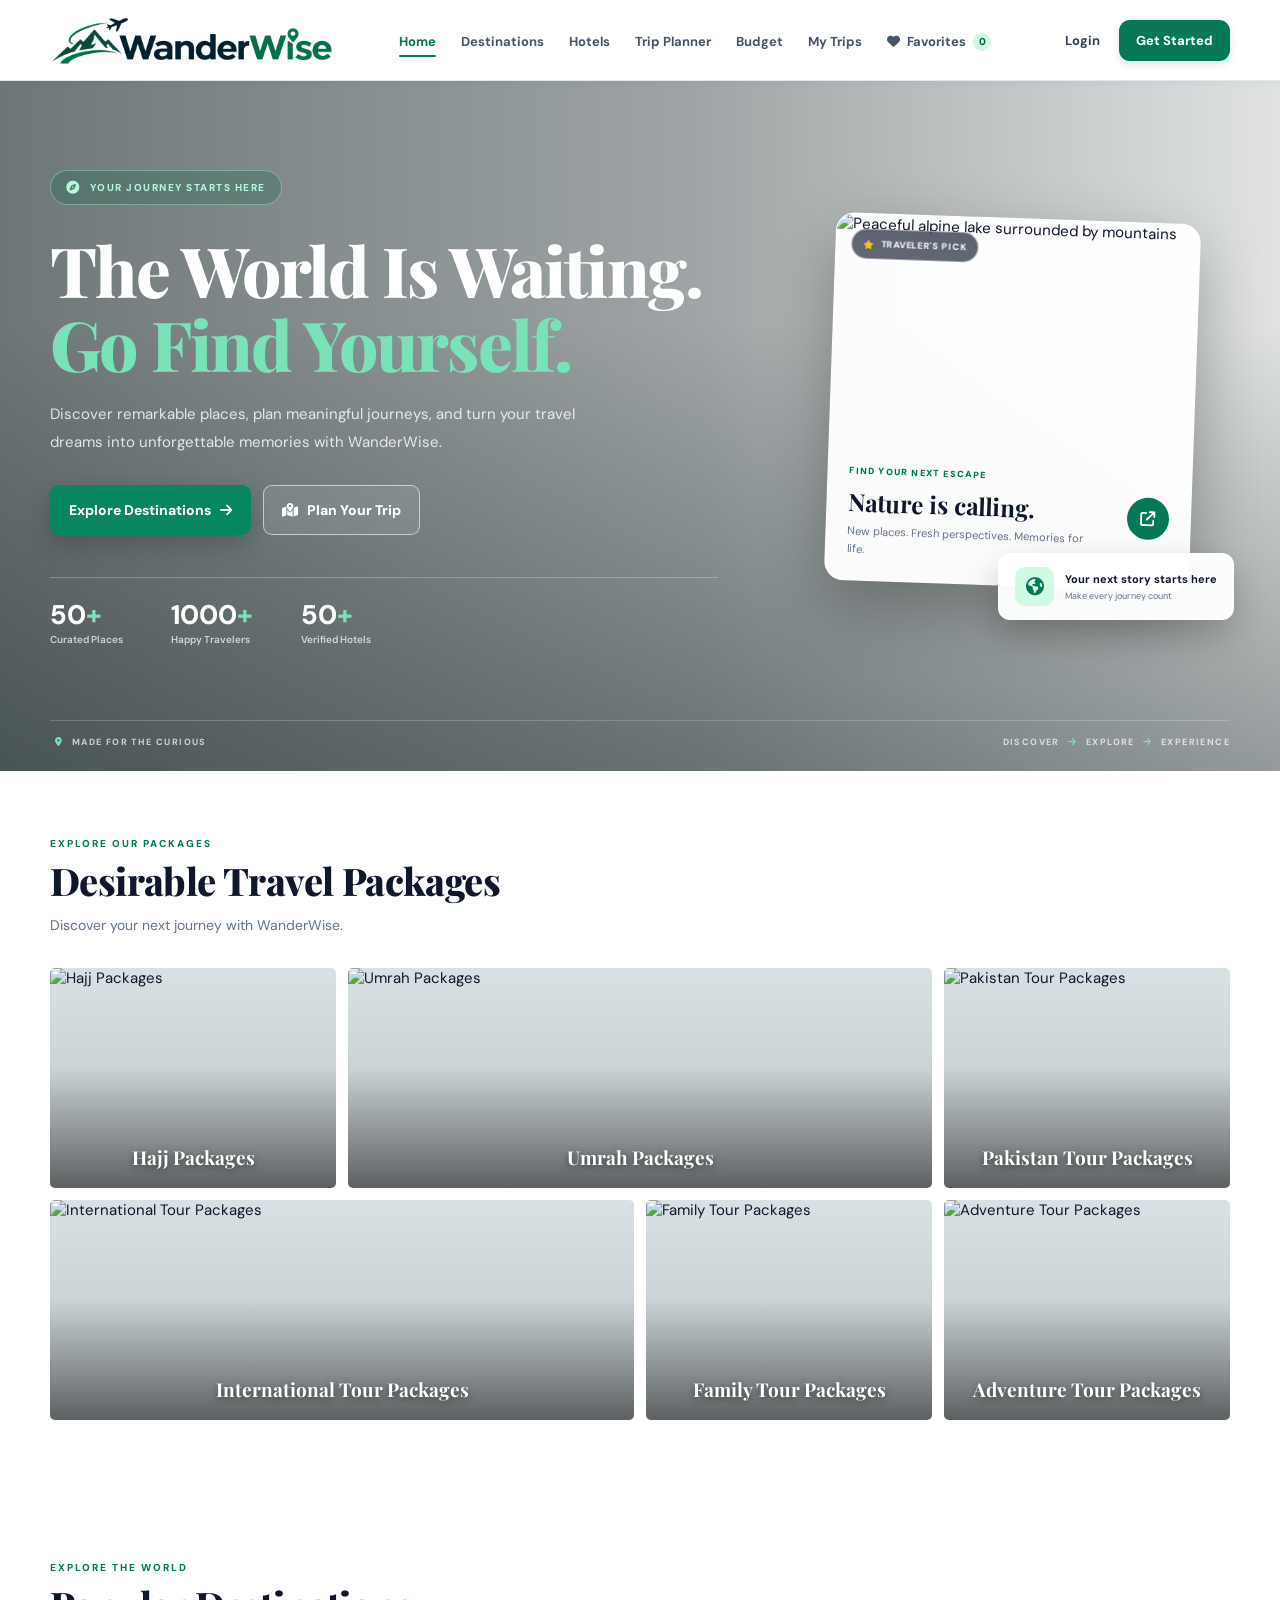
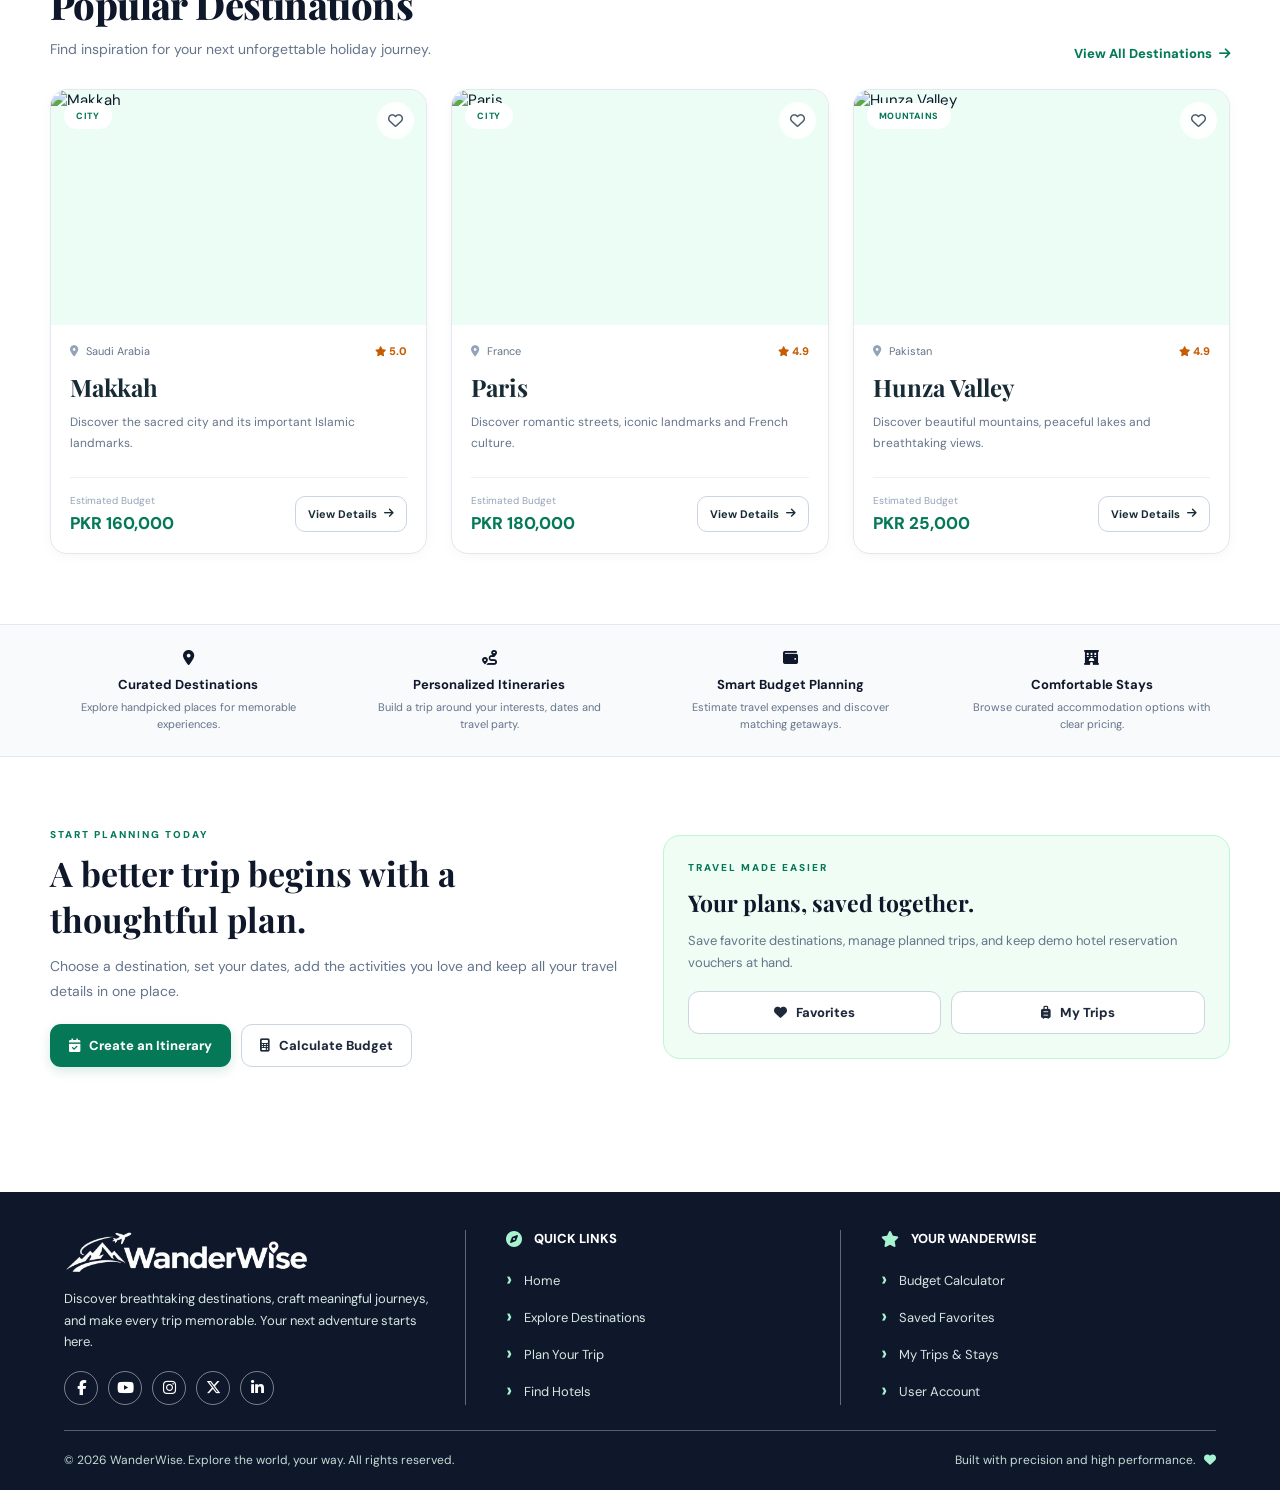
==== commit e91a6b6e: "packages add" ====
--- a/index.html
+++ b/index.html
@@ -19,6 +19,7 @@
     <!-- CSS -->
     <link rel="stylesheet" href="css/styles.css">
     <link rel="stylesheet" href="css/destinations.css">
+    <link rel="stylesheet" href="css/packages.css">
 </head>
 <body>
 
@@ -165,6 +166,125 @@
                 <span>DISCOVER <i class="fa-solid fa-arrow-right"></i> EXPLORE <i class="fa-solid fa-arrow-right"></i> EXPERIENCE</span>
             </div>
         </section>
+
+       <!-- ================= TRAVEL PACKAGES ================= -->
+
+<section class="section packages-section">
+
+    <div class="container">
+
+        <div class="heading">
+            <div class="section-title">
+                <span class="small-title">Explore Our Packages</span>
+                <h2>Desirable Travel Packages</h2>
+                <p>Discover your next journey with WanderWise.</p>
+            </div>
+        </div>
+
+        <div class="packages-grid">
+
+            <!-- HAJJ PACKAGE -->
+            <a href="packages-details.html?package=hajj"
+               class="package-card package-hajj"
+               data-image="Makkah">
+
+                <img src="" alt="Hajj Packages" loading="lazy">
+
+                <div class="package-overlay"></div>
+
+                <div class="package-content">
+                    <h3>Hajj Packages</h3>
+                </div>
+
+            </a>
+
+
+            <!-- UMRAH PACKAGE -->
+            <a href="packages-details.html?package=umrah"
+               class="package-card package-umrah"
+               data-image="Makkah">
+
+                <img src="" alt="Umrah Packages" loading="lazy">
+
+                <div class="package-overlay"></div>
+
+                <div class="package-content">
+                    <h3>Umrah Packages</h3>
+                </div>
+
+            </a>
+
+
+            <!-- PAKISTAN TOUR -->
+            <a href="packages-details.html?package=pakistan"
+               class="package-card package-pakistan"
+               data-image="Hunza Valley">
+
+                <img src="" alt="Pakistan Tour Packages" loading="lazy">
+
+                <div class="package-overlay"></div>
+
+                <div class="package-content">
+                    <h3>Pakistan Tour Packages</h3>
+                </div>
+
+            </a>
+
+
+            <!-- INTERNATIONAL TOUR -->
+            <a href="packages-details.html?package=international"
+               class="package-card package-international"
+               data-image="Paris">
+
+                <img src="" alt="International Tour Packages" loading="lazy">
+
+                <div class="package-overlay"></div>
+
+                <div class="package-content">
+                    <h3>International Tour Packages</h3>
+                </div>
+
+            </a>
+
+
+            <!-- FAMILY TOUR -->
+            <a href="packages-details.html?package=family"
+               class="package-card package-family"
+               data-image="Murree">
+
+                <img src="" alt="Family Tour Packages" loading="lazy">
+
+                <div class="package-overlay"></div>
+
+                <div class="package-content">
+                    <h3>Family Tour Packages</h3>
+                </div>
+
+            </a>
+
+
+            <!-- ADVENTURE TOUR -->
+            <a href="packages-details.html?package=adventure"
+               class="package-card package-adventure"
+               data-image="Skardu">
+
+                <img src="" alt="Adventure Tour Packages" loading="lazy">
+
+                <div class="package-overlay"></div>
+
+                <div class="package-content">
+                    <h3>Adventure Tour Packages</h3>
+                </div>
+
+            </a>
+
+        </div>
+
+    </div>
+
+</section>
+
+
         
         <!-- POPULAR DESTINATIONS -->
         <section class="section">
@@ -367,6 +487,7 @@
 <!-- JavaScript -->
 <script type="module" src="js/app.js"></script>
 <script type="module" src="js/home.js"></script>
+<script type="module" src="js/packages.js"></script>
 
 </body>
 </html>
--- a/css/packages.css
+++ b/css/packages.css
@@ -0,0 +1,226 @@
+/* =====================================
+   WANDERWISE - TRAVEL PACKAGES
+===================================== */
+
+.packages-section {
+    background: #ffffff;
+    padding-top: 65px;
+    padding-bottom: 70px;
+}
+
+/* IMAGE GRID */
+
+.packages-grid {
+    display: grid;
+    grid-template-columns: repeat(4, minmax(0, 1fr));
+    grid-template-rows: repeat(2, 220px);
+    gap: 12px;
+    margin-top: 30px;
+}
+
+/* COMMON CARD DESIGN */
+
+.package-card {
+    position: relative;
+    display: block;
+    min-width: 0;
+    overflow: hidden;
+    border-radius: 5px;
+    background: #dce5e8;
+    isolation: isolate;
+    text-decoration: none;
+}
+
+/* CARD SIZES - DESKTOP */
+
+.package-hajj {
+    grid-column: 1;
+    grid-row: 1;
+}
+
+.package-umrah {
+    grid-column: 2 / span 2;
+    grid-row: 1;
+}
+
+.package-pakistan {
+    grid-column: 4;
+    grid-row: 1;
+}
+
+.package-international {
+    grid-column: 1 / span 2;
+    grid-row: 2;
+}
+
+.package-family {
+    grid-column: 3;
+    grid-row: 2;
+}
+
+.package-adventure {
+    grid-column: 4;
+    grid-row: 2;
+}
+
+/* CARD IMAGE */
+
+.package-card img {
+    position: absolute;
+    inset: 0;
+    width: 100%;
+    height: 100%;
+    object-fit: cover;
+    object-position: center;
+    transition: transform .5s ease;
+}
+
+/* DARK IMAGE OVERLAY */
+
+.package-overlay {
+    position: absolute;
+    inset: 0;
+    z-index: 1;
+    background: linear-gradient(
+        to top,
+        rgba(0, 0, 0, .58) 0%,
+        rgba(0, 0, 0, .08) 55%,
+        rgba(0, 0, 0, .02) 100%
+    );
+    transition: background .35s ease;
+}
+
+/* CARD TITLE */
+
+.package-content {
+    position: absolute;
+    right: 12px;
+    bottom: 17px;
+    left: 12px;
+    z-index: 2;
+    text-align: center;
+}
+
+.package-content h3 {
+    margin: 0;
+    color: #ffffff;
+    font-family: var(--heading-font);
+    font-size: 19px;
+    font-weight: 700;
+    line-height: 1.35;
+    text-shadow: 0 2px 7px rgba(0, 0, 0, .5);
+    transition: transform .35s ease;
+}
+
+/* HOVER EFFECT */
+
+.package-card:hover img {
+    transform: scale(1.07);
+}
+
+.package-card:hover .package-overlay {
+    background: linear-gradient(
+        to top,
+        rgba(0, 0, 0, .72),
+        rgba(0, 0, 0, .12)
+    );
+}
+
+.package-card:hover .package-content h3 {
+    transform: translateY(-5px);
+}
+
+/* TABLET */
+
+@media (max-width: 900px) {
+
+    .packages-grid {
+        grid-template-columns: repeat(2, minmax(0, 1fr));
+        grid-template-rows: repeat(3, 210px);
+    }
+
+    .package-hajj {
+        grid-column: 1;
+        grid-row: 1;
+    }
+
+    .package-umrah {
+        grid-column: 2;
+        grid-row: 1;
+    }
+
+    .package-pakistan {
+        grid-column: 1;
+        grid-row: 2;
+    }
+
+    .package-international {
+        grid-column: 2;
+        grid-row: 2;
+    }
+
+    .package-family {
+        grid-column: 1;
+        grid-row: 3;
+    }
+
+    .package-adventure {
+        grid-column: 2;
+        grid-row: 3;
+    }
+
+}
+
+/* MOBILE */
+
+@media (max-width: 576px) {
+
+    .packages-section {
+        padding-top: 45px;
+        padding-bottom: 45px;
+    }
+
+    .packages-grid {
+        grid-template-columns: 1fr;
+        grid-template-rows: repeat(6, 220px);
+        gap: 13px;
+    }
+
+    .package-hajj,
+    .package-umrah,
+    .package-pakistan,
+    .package-international,
+    .package-family,
+    .package-adventure {
+        grid-column: 1;
+    }
+
+    .package-hajj {
+        grid-row: 1;
+    }
+
+    .package-umrah {
+        grid-row: 2;
+    }
+
+    .package-pakistan {
+        grid-row: 3;
+    }
+
+    .package-international {
+        grid-row: 4;
+    }
+
+    .package-family {
+        grid-row: 5;
+    }
+
+    .package-adventure {
+        grid-row: 6;
+    }
+
+    .package-content h3 {
+        font-size: 20px;
+    }
+
+}
